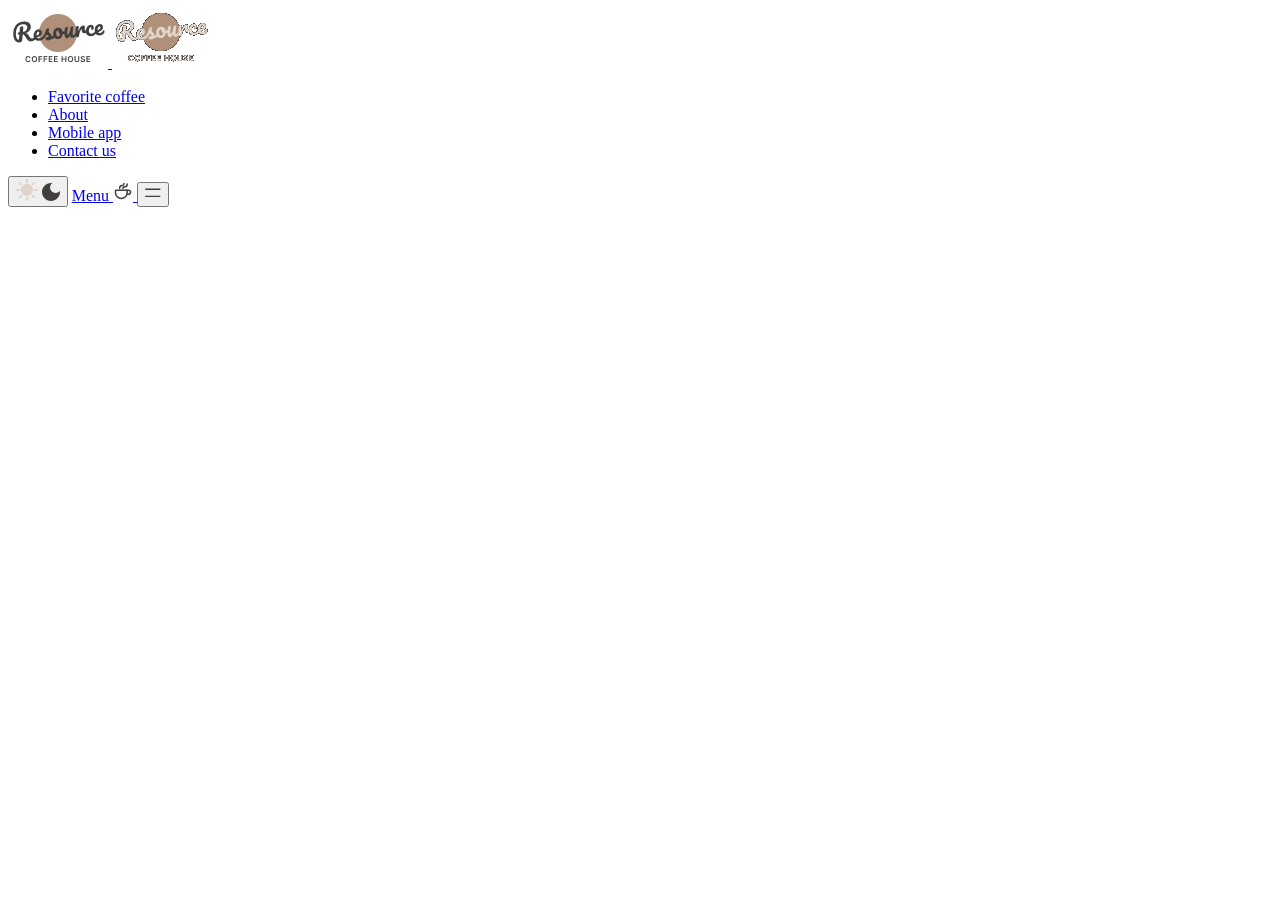
==== index.html @ 795452ef "feat: implement header section" ====
<!DOCTYPE html>
<html lang="en">
  <head>
      <meta charset="UTF-8" />
      <meta name="viewport" content="width=device-width, initial-scale=1.0">
      <title>Resource Coffee House</title>
      <link rel="icon" type="image/svg+xml" href="./assets/icons/favicon.svg">
      <link rel="preconnect" href="https://fonts.googleapis.com">
      <link rel="preconnect" href="https://fonts.gstatic.com" crossorigin>
      <link
        href="https://fonts.googleapis.com/css2?family=Inter:ital,wght@0,400;0,600;1,600&display=swap"
        rel="stylesheet"
      >
      <link rel="stylesheet" href="./css/style.css">
  </head>
  <body>
    <header class="header">
      <div class="wrapper">
        <a class="logo" href="./index.html" aria-label="Resource Coffee House home">
          <img
            class="logo-img logo-light"
            src="./assets/images/logo.png"
            alt="logo light"
            width="100"
            height="60"
          >
          <img
            class="logo-img logo-dark"
            src="./assets/images/logo-dark.png"
            alt="logo dark"
            width="100"
            height="60"
          >
        </a>

        <nav class="nav" aria-label="Main navigation">
          <ul class="nav-list">
            <li><a class="nav-link" href="#favorite-coffee">Favorite coffee</a></li>
            <li><a class="nav-link" href="#about">About</a></li>
            <li><a class="nav-link" href="#mobile-app">Mobile app</a></li>
            <li><a class="nav-link" href="#contact-us">Contact us</a></li>
          </ul>
        </nav>

        <div class="header-actions">
          <button
            class="theme-toggle"
            type="button"
            aria-label="Switch to dark theme"
            aria-pressed="false"
          >
            <span class="theme-btn theme-btn-active" data-theme="light">
              <img src="./assets/icons/sun.svg" alt="theme button light" width="22" height="22">
            </span>
            <span class="theme-btn" data-theme="dark">
              <img src="./assets/icons/moon.svg" alt="theme button dark" width="18" height="18">
            </span>
          </button>

          <a class="menu-link" href="./catalog.html">
            <span>Menu</span>
            <img
              class="icon"
              src="./assets/icons/coffee-cup.svg"
              alt="menu button"
              width="20"
              height="20"
            >
          </a>

          <button class="burger" type="button" aria-label="Open menu">
            <img
              class="icon"
              src="./assets/icons/burger-menu.svg"
              alt="burger menu button"
              width="16"
              height="16"
            >
          </button>
        </div>
      </div>
    </header>
  </body>
</html>
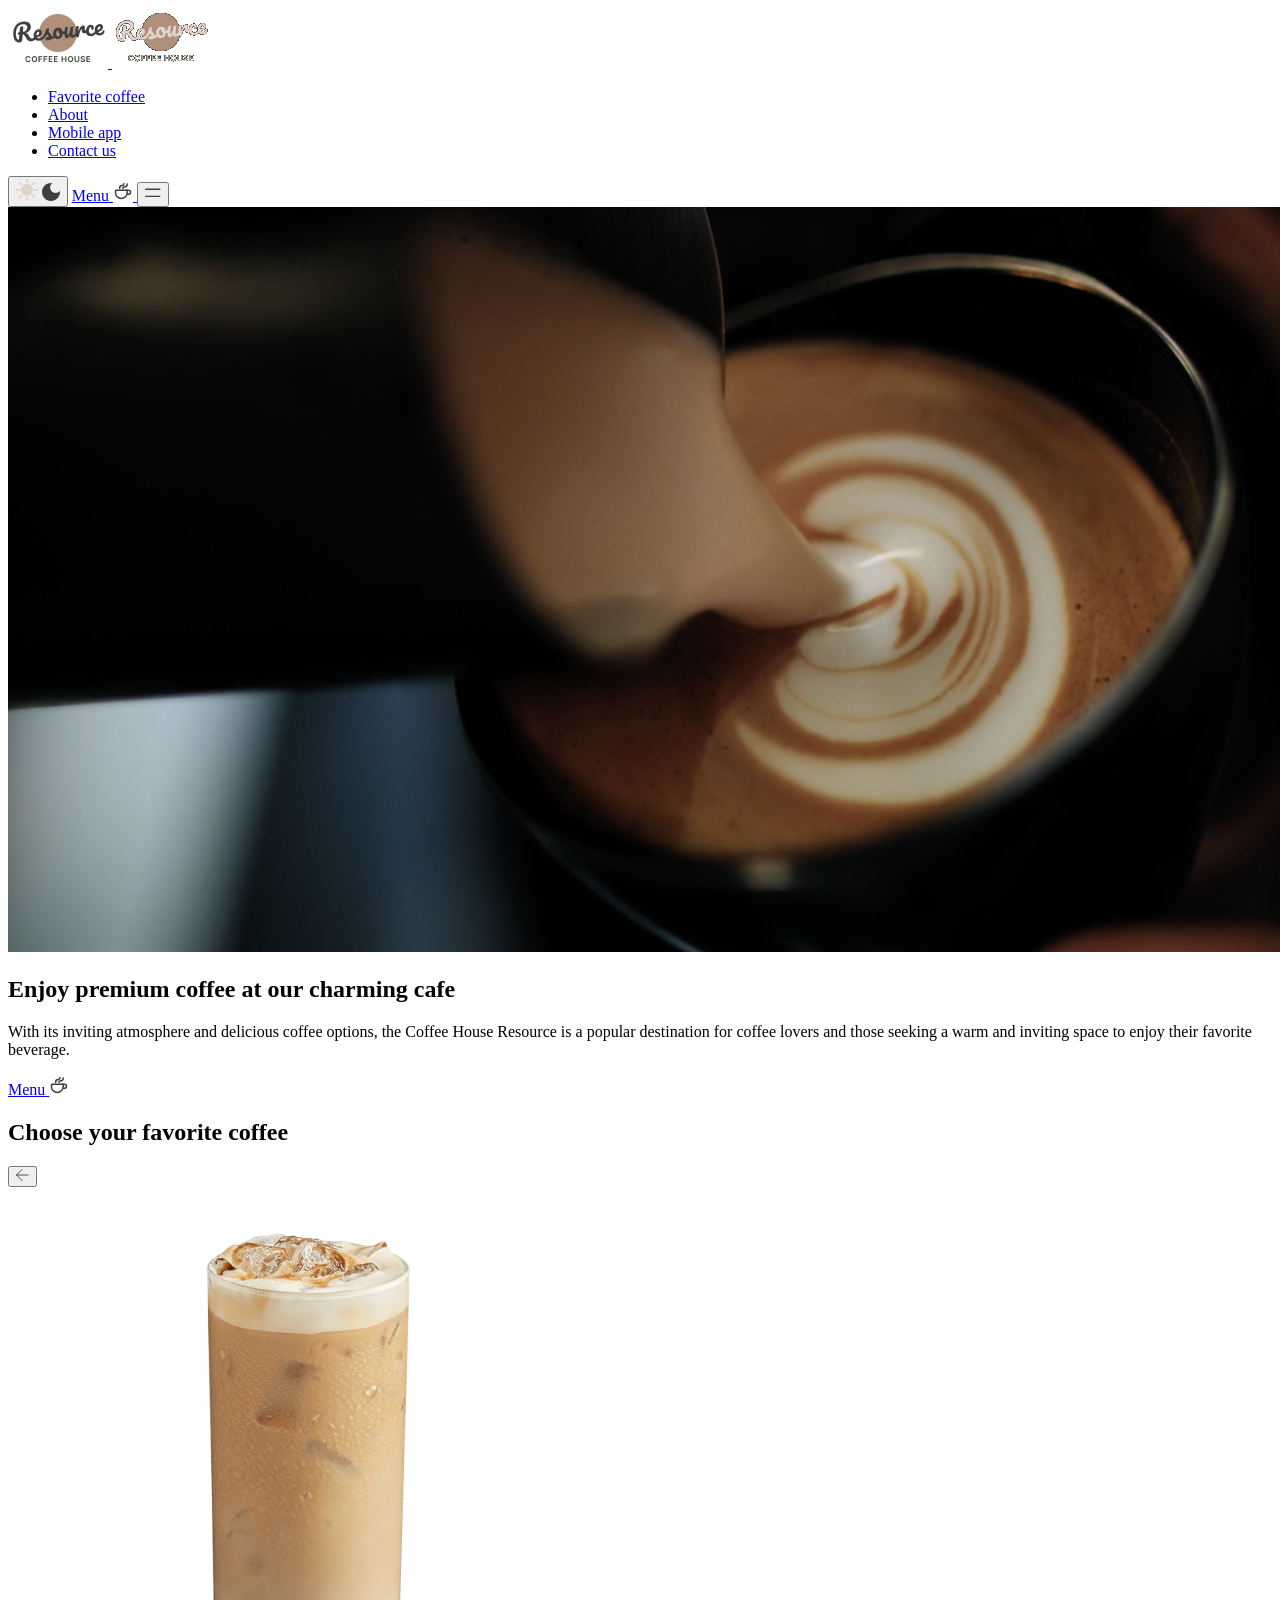
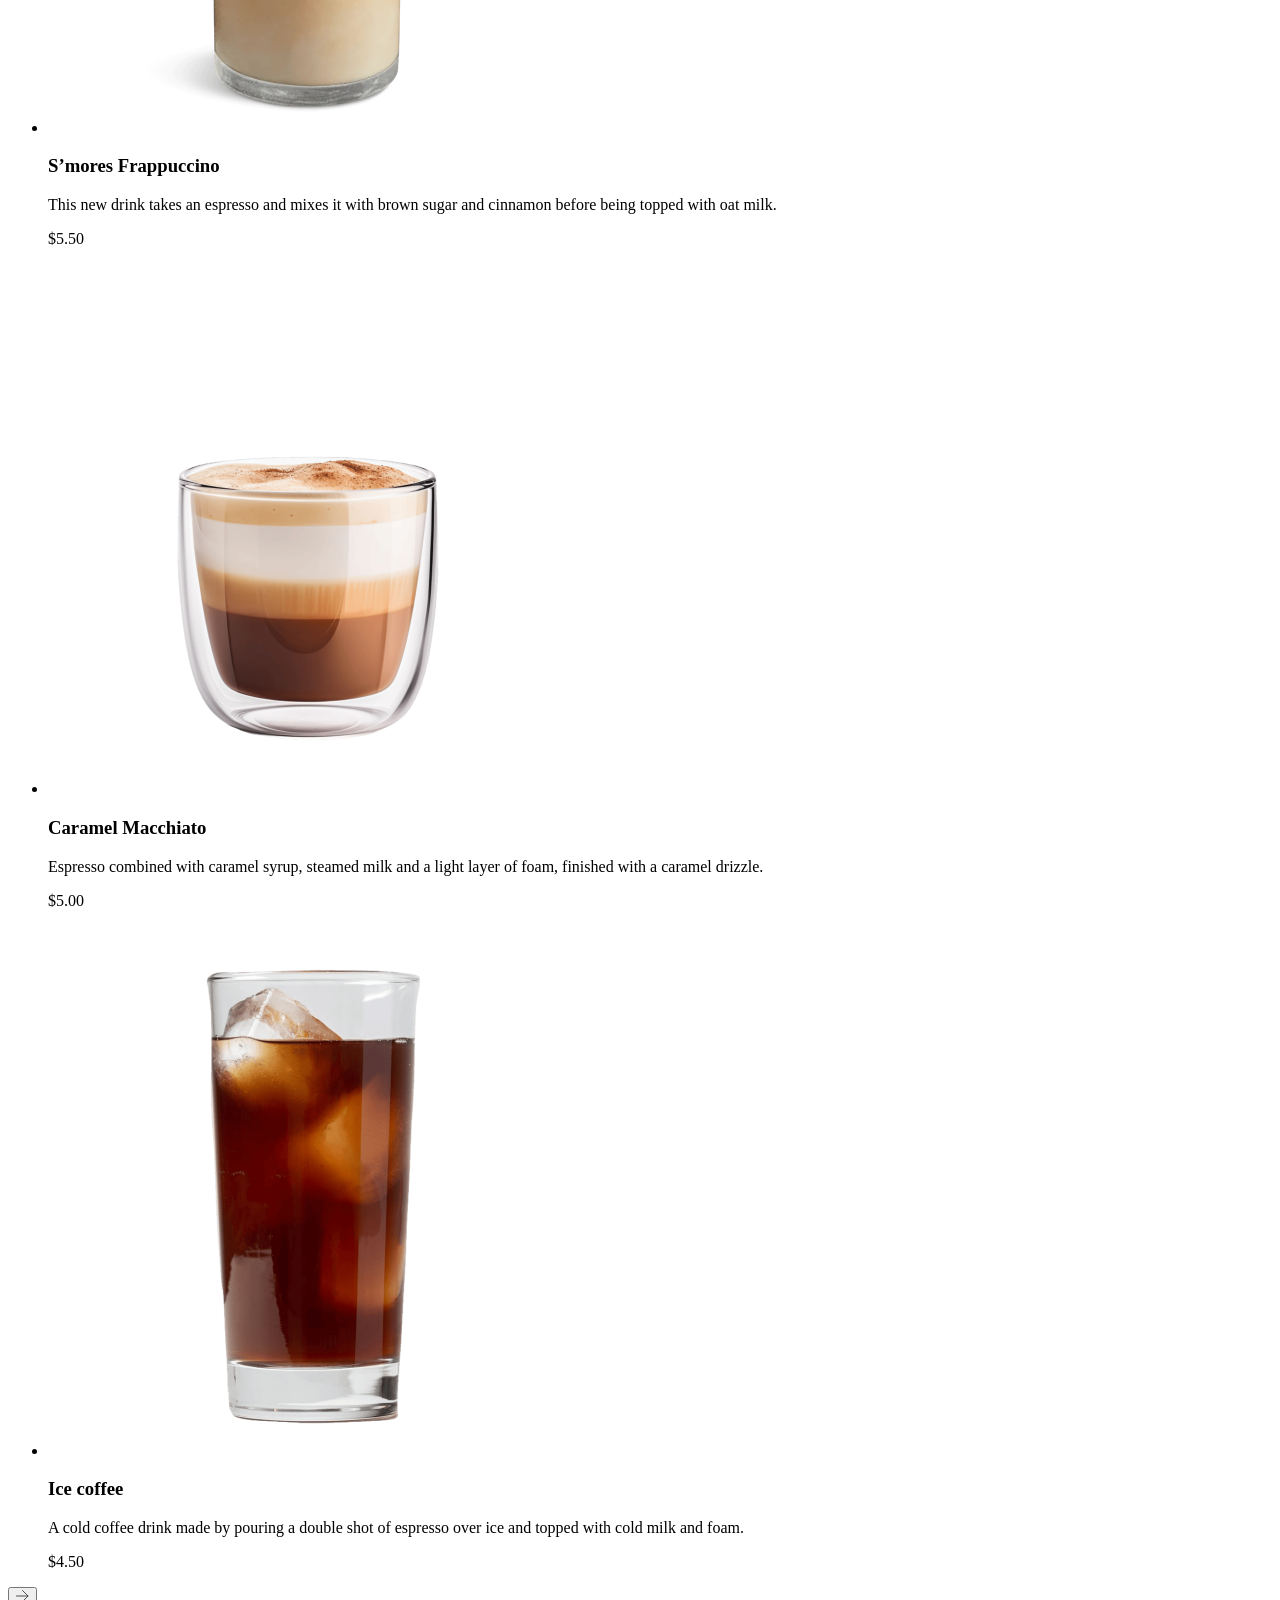
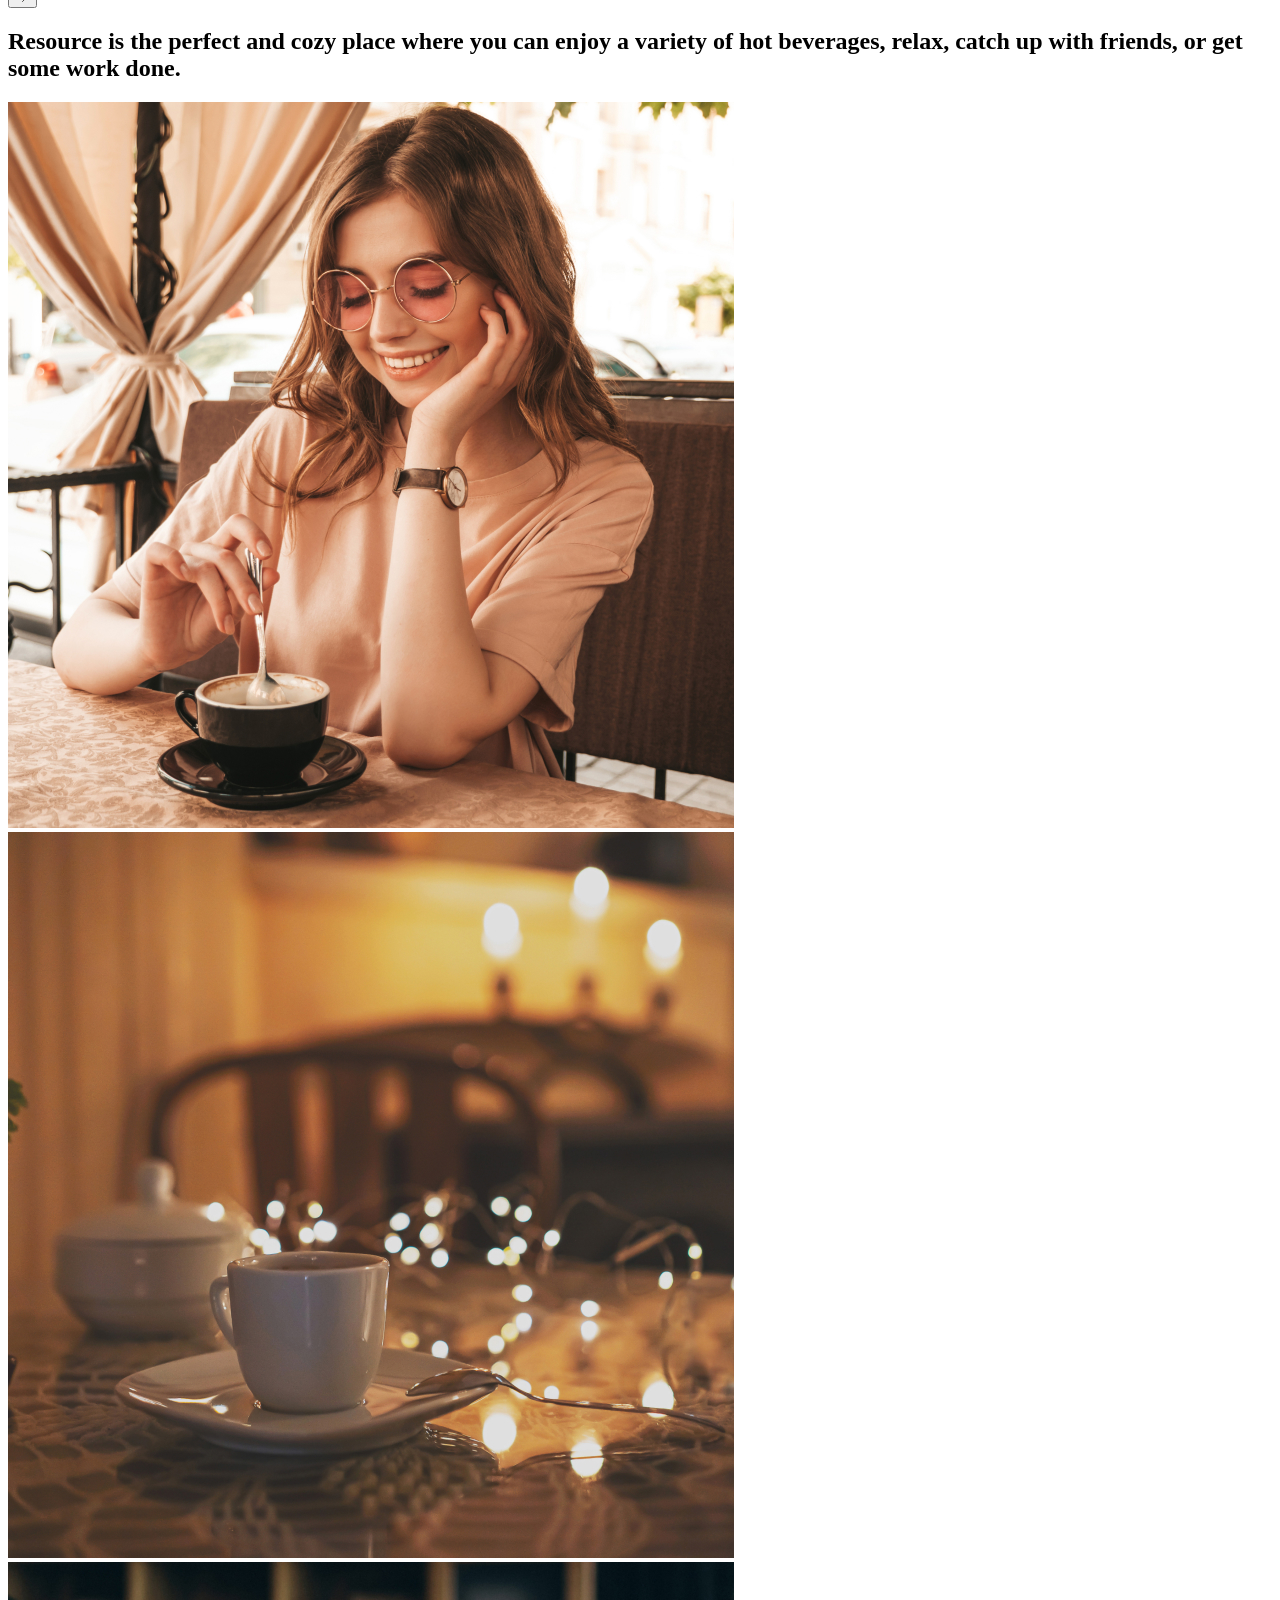
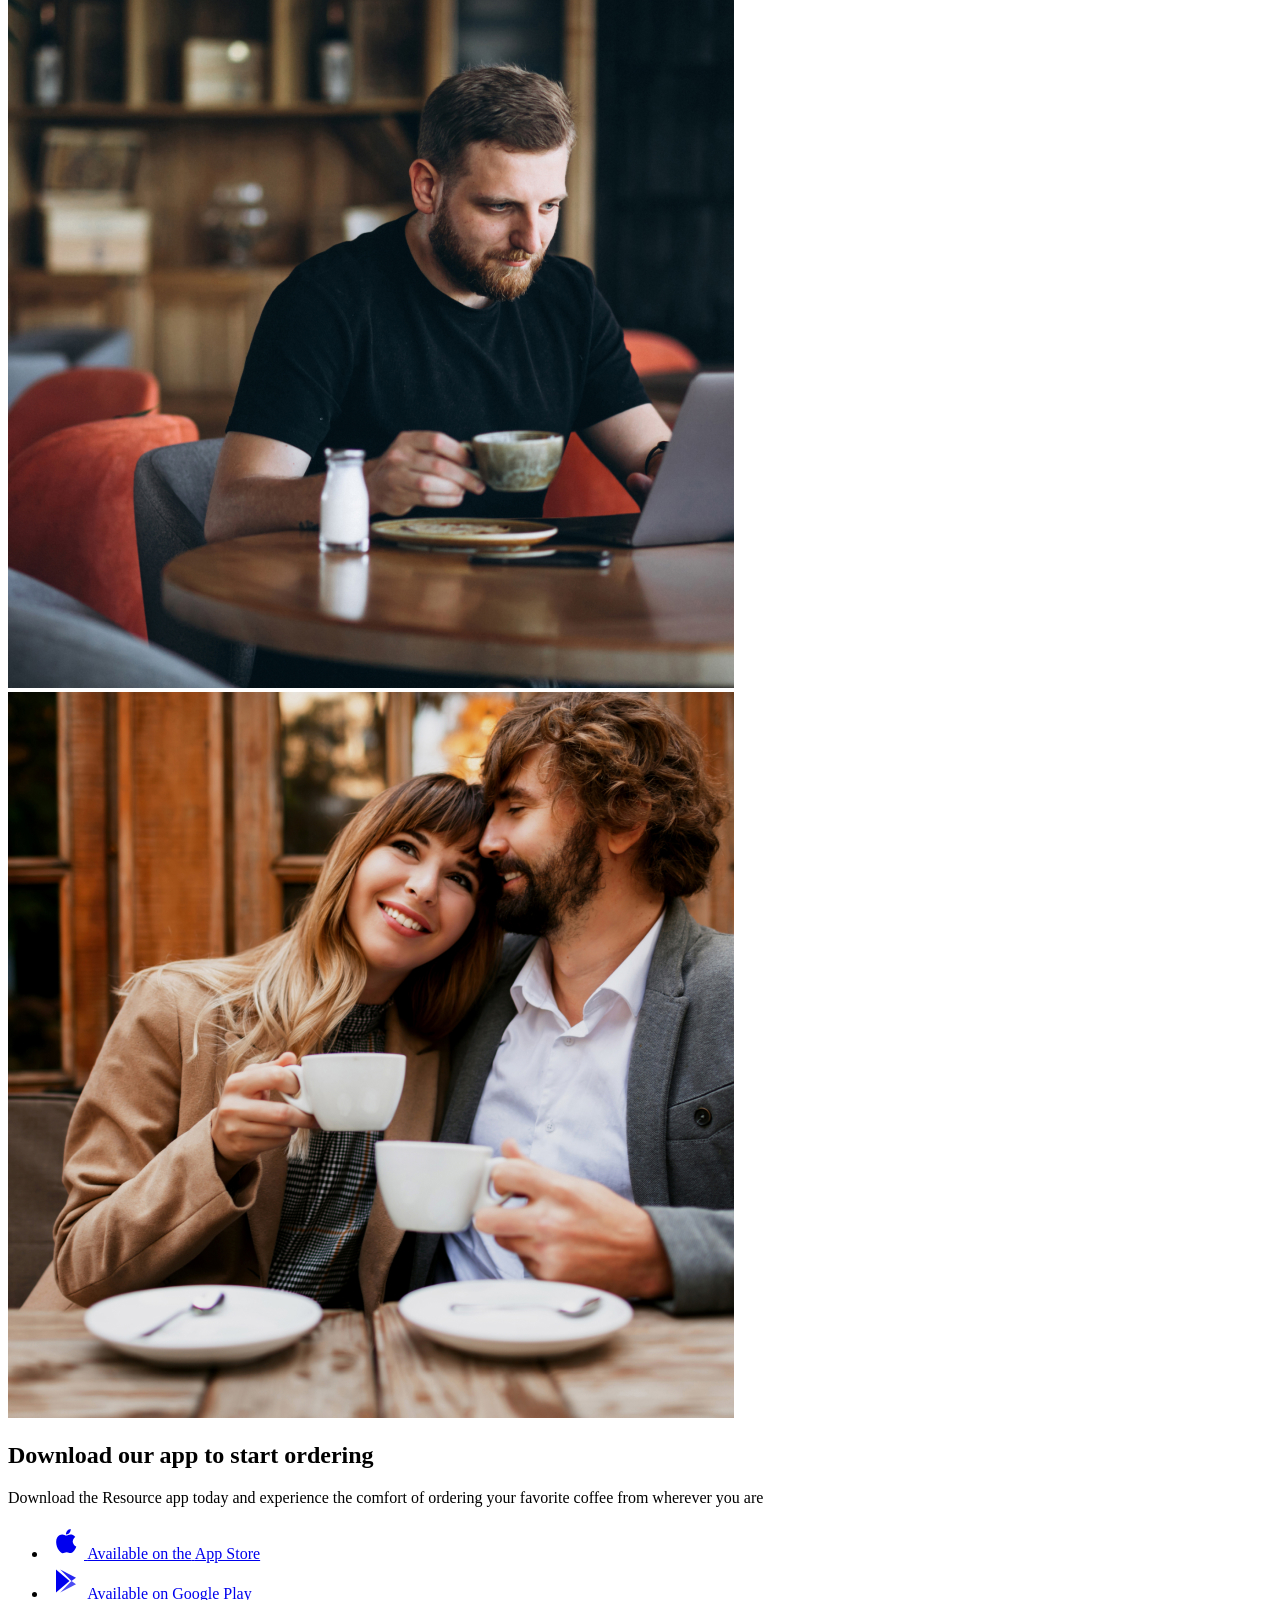
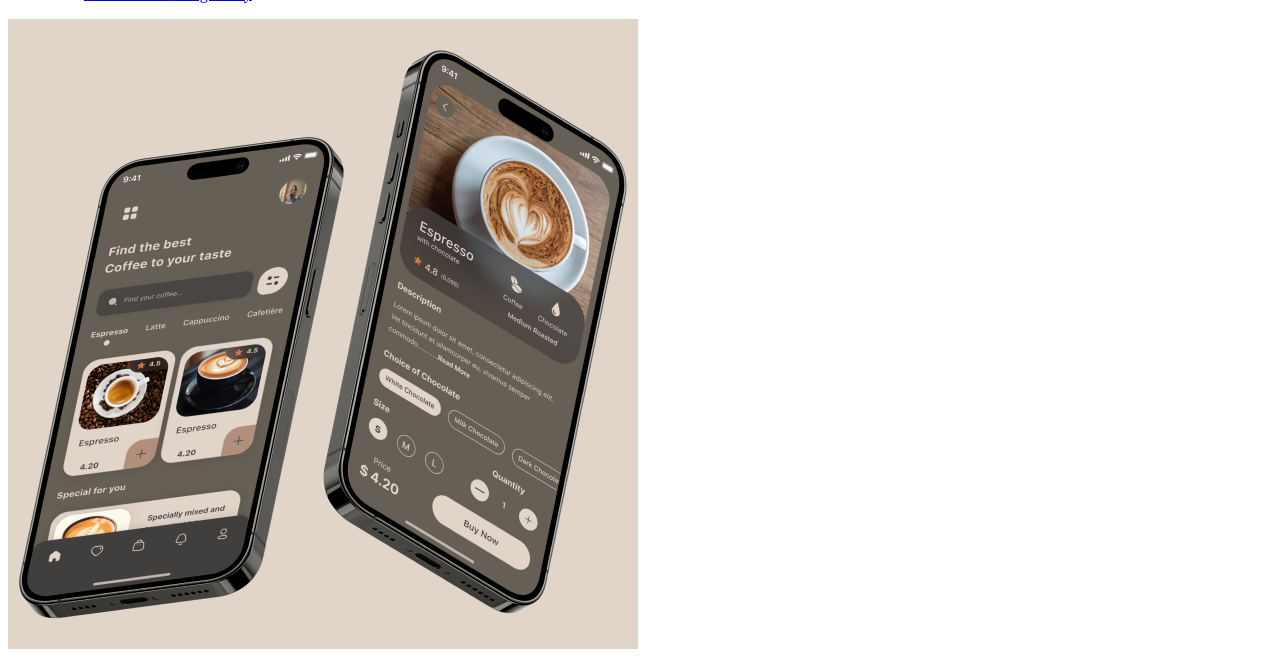
==== commit 8d0118bd: "feat: implement sections with landing info and slider" ====
--- a/index.html
+++ b/index.html
@@ -80,5 +80,213 @@
         </div>
       </div>
     </header>
+    <main>
+      <div class="wrapper">
+        <section class="hero" aria-label="Welcome">
+          <img
+            class="hero-image"
+            src="./assets/images/img-hero.jpg"
+            alt="Cozy cafe interior with coffee"
+          >
+          <div class="hero-content">
+            <h1 class="hero-heading">
+              <span class="accent">Enjoy</span> premium coffee at our charming cafe
+            </h1>
+            <p>
+              With its inviting atmosphere and delicious coffee options, the Coffee House
+              Resource is a popular destination for coffee lovers and those seeking a warm
+              and inviting space to enjoy their favorite beverage.
+            </p>
+            <a class="btn btn-light hero-btn" href="./catalog.html">
+              <span>Menu</span>
+              <img
+                class="btn-icon icon"
+                src="./assets/icons/coffee-cup.svg"
+                alt="menu button"
+                width="20"
+                height="20"
+              >
+            </a>
+          </div>
+        </section>
+
+        <section class="favorites" id="favorite-coffee">
+          <h2 class="favorites-heading">
+            Choose your <span class="accent">favorite</span> coffee
+          </h2>
+
+          <div class="slider">
+            <button class="slider-btn" type="button" aria-label="Previous slide">
+              <img
+                class="icon"
+                src="./assets/icons/arrow-left.svg"
+                alt="previous slide button"
+                width="13"
+                height="12"
+              >
+            </button>
+
+            <div class="slider-viewport">
+              <ul class="slider-track">
+                <li class="slide">
+                  <img
+                    class="slide-img"
+                    src="./assets/images/coffee-slider-1.png"
+                    alt="S’mores Frappuccino"
+                  >
+                  <h3 class="slide-heading">S’mores Frappuccino</h3>
+                  <p>
+                    This new drink takes an espresso and mixes it with brown sugar and
+                    cinnamon before being topped with oat milk.
+                  </p>
+                  <p class="slide-price">$5.50</p>
+                </li>
+                <li class="slide">
+                  <img
+                    class="slide-img"
+                    src="./assets/images/coffee-slider-2.png"
+                    alt="Caramel Macchiato"
+                  >
+                  <h3 class="slide-heading">Caramel Macchiato</h3>
+                  <p>
+                    Espresso combined with caramel syrup, steamed milk and a light layer of
+                    foam, finished with a caramel drizzle.
+                  </p>
+                  <p class="slide-price">$5.00</p>
+                </li>
+                <li class="slide">
+                  <img
+                    class="slide-img"
+                    src="./assets/images/coffee-slider-3.png"
+                    alt="Ice coffee"
+                  >
+                  <h3 class="slide-heading">Ice coffee</h3>
+                  <p>
+                    A cold coffee drink made by pouring a double shot of espresso over ice
+                    and topped with cold milk and foam.
+                  </p>
+                  <p class="slide-price">$4.50</p>
+                </li>
+              </ul>
+            </div>
+
+            <button class="slider-btn" type="button" aria-label="Next slide">
+              <img
+                class="icon"
+                src="./assets/icons/arrow-right.svg"
+                alt="next slide button"
+                width="13"
+                height="12"
+              >
+            </button>
+          </div>
+
+          <div class="slider-controls" aria-hidden="true">
+            <span class="slider-dash slider-dash-active"></span>
+            <span class="slider-dash"></span>
+            <span class="slider-dash"></span>
+          </div>
+        </section>
+
+        <section class="about" id="about">
+          <h2 class="about-heading">
+            Resource is
+            <span class="accent">the perfect and cozy place</span>
+            where you can enjoy a variety of hot beverages, relax, catch up with friends,
+            or get some work done.
+          </h2>
+          <div class="about-grid">
+            <div class="about-col">
+              <img
+                class="about-img about-img-tall"
+                src="./assets/images/about-1.jpg"
+                alt="Customers enjoying coffee in the cafe"
+              >
+              <img
+                class="about-img about-img-short"
+                src="./assets/images/about-2.jpg"
+                alt="Guest working with a laptop and a cup of coffee"
+              >
+            </div>
+            <div class="about-col">
+              <img
+                class="about-img about-img-short"
+                src="./assets/images/about-3.jpg"
+                alt="Evening atmosphere in the coffee house"
+              >
+              <img
+                class="about-img about-img-tall"
+                src="./assets/images/about-4.jpg"
+                alt="Couple sharing coffee together"
+              >
+            </div>
+          </div>
+        </section>
+
+        <section class="app" id="mobile-app">
+          <div class="app-content">
+            <h2 class="app-heading">
+              <span class="accent">Download</span> our app to start ordering
+            </h2>
+            <p>
+              Download the Resource app today and experience the comfort of ordering your
+              favorite coffee from wherever you are
+            </p>
+            <ul class="app-stores">
+              <li>
+                <a
+                  class="store-btn"
+                  href="https://www.apple.com/app-store"
+                  target="_blank"
+                  rel="noopener noreferrer"
+                >
+                  <span class="store-icon" aria-hidden="true">
+                    <svg width="36" height="36" viewBox="0 0 36 36" fill="none">
+                      <path
+                        d="M24.7 18.6c0-3.1 2.5-4.6 2.6-4.7-1.4-2.1-3.6-2.4-4.4-2.4-1.9-.2-3.6 1.1-4.6 1.1-1 0-2.4-1.1-4-1.1-2.1 0-4 1.2-5.1 3.1-2.2 3.8-.6 9.4 1.5 12.5 1.1 1.5 2.3 3.2 3.9 3.1 1.6-.1 2.2-1 4.1-1s2.5 1 4.1.9c1.7-.1 2.8-1.5 3.8-3 1.2-1.7 1.7-3.4 1.7-3.5-.1 0-3.3-1.3-3.6-5z"
+                        fill="currentColor"
+                      />
+                      <path
+                        d="M21.5 9.8c.8-1 1.4-2.4 1.2-3.8-1.2.1-2.6.8-3.4 1.8-.8.9-1.5 2.3-1.3 3.7 1.4.1 2.7-.7 3.5-1.7z"
+                        fill="currentColor"
+                      />
+                    </svg>
+                  </span>
+                  <span class="store-text">
+                    <span class="caption">Available on the</span>
+                    <span>App Store</span>
+                  </span>
+                </a>
+              </li>
+              <li>
+                <a
+                  class="store-btn"
+                  href="https://play.google.com/store"
+                  target="_blank"
+                  rel="noopener noreferrer"
+                >
+                  <span class="store-icon" aria-hidden="true">
+                    <svg width="36" height="36" viewBox="0 0 36 36" fill="none">
+                      <path d="M8 6.5v23l13.5-11.5L8 6.5z" fill="currentColor" />
+                      <path d="M23.5 18L28 21.2 12.2 29.5 23.5 18z" fill="currentColor" opacity=".7" />
+                      <path d="M23.5 18L12.2 6.5 28 14.8 23.5 18z" fill="currentColor" opacity=".85" />
+                    </svg>
+                  </span>
+                  <span class="store-text">
+                    <span class="caption">Available on</span>
+                    <span>Google Play</span>
+                  </span>
+                </a>
+              </li>
+            </ul>
+          </div>
+          <img
+            class="app-image"
+            src="./assets/images/mobile-screens.png"
+            alt="Resource mobile app screens"
+          >
+        </section>
+      </div>
+    </main>
   </body>
 </html>
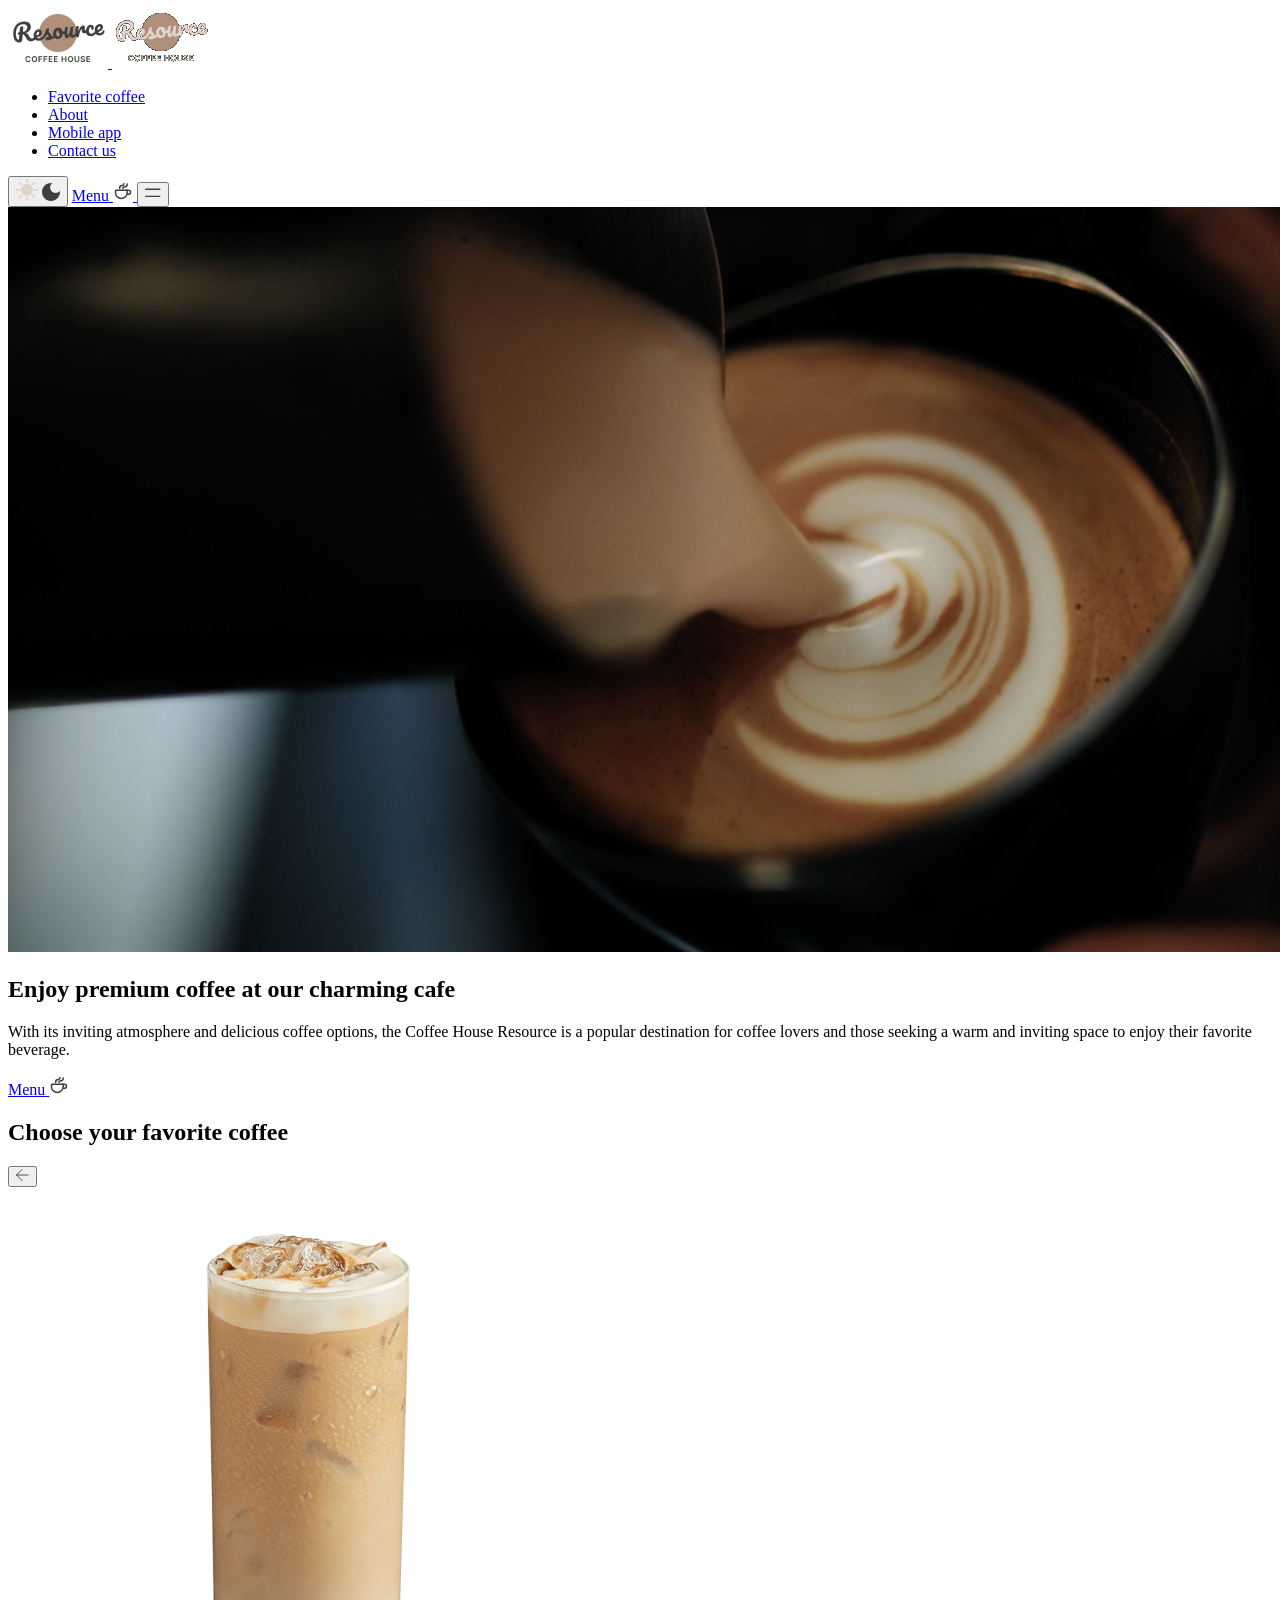
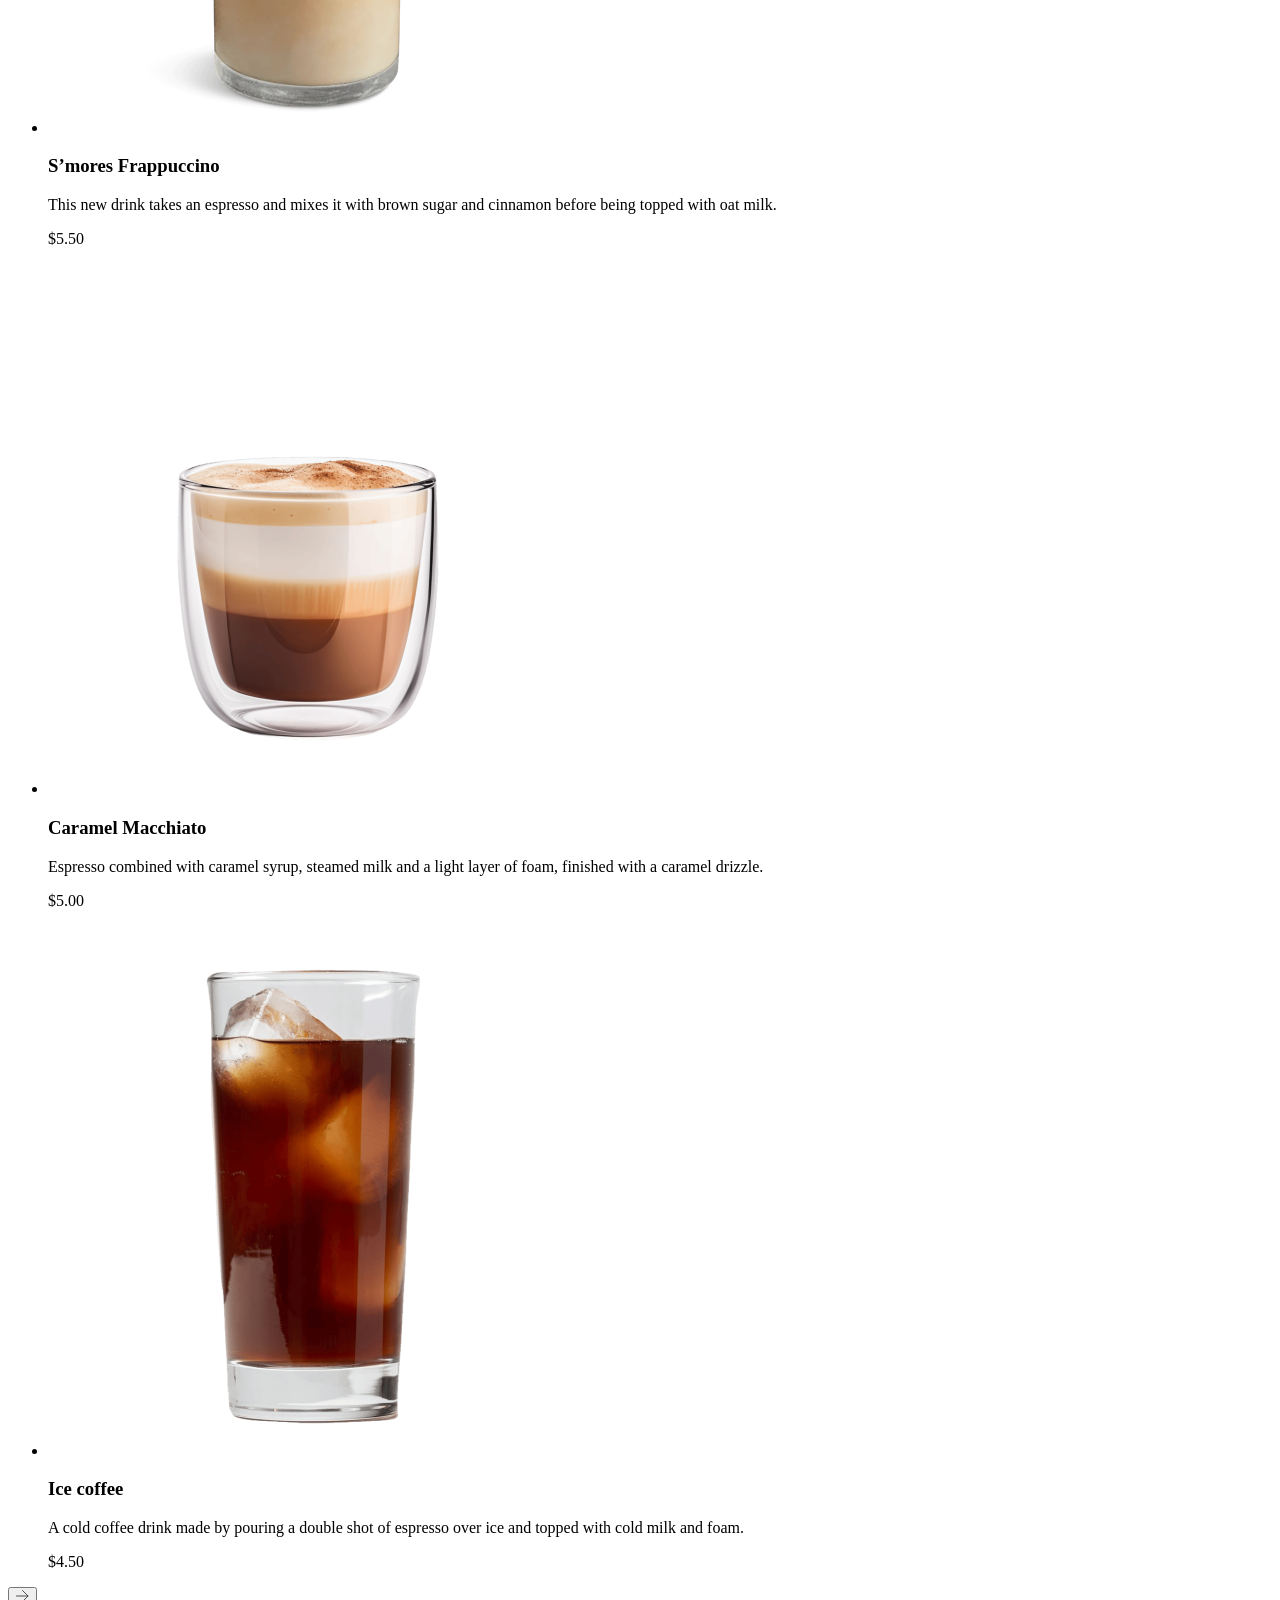
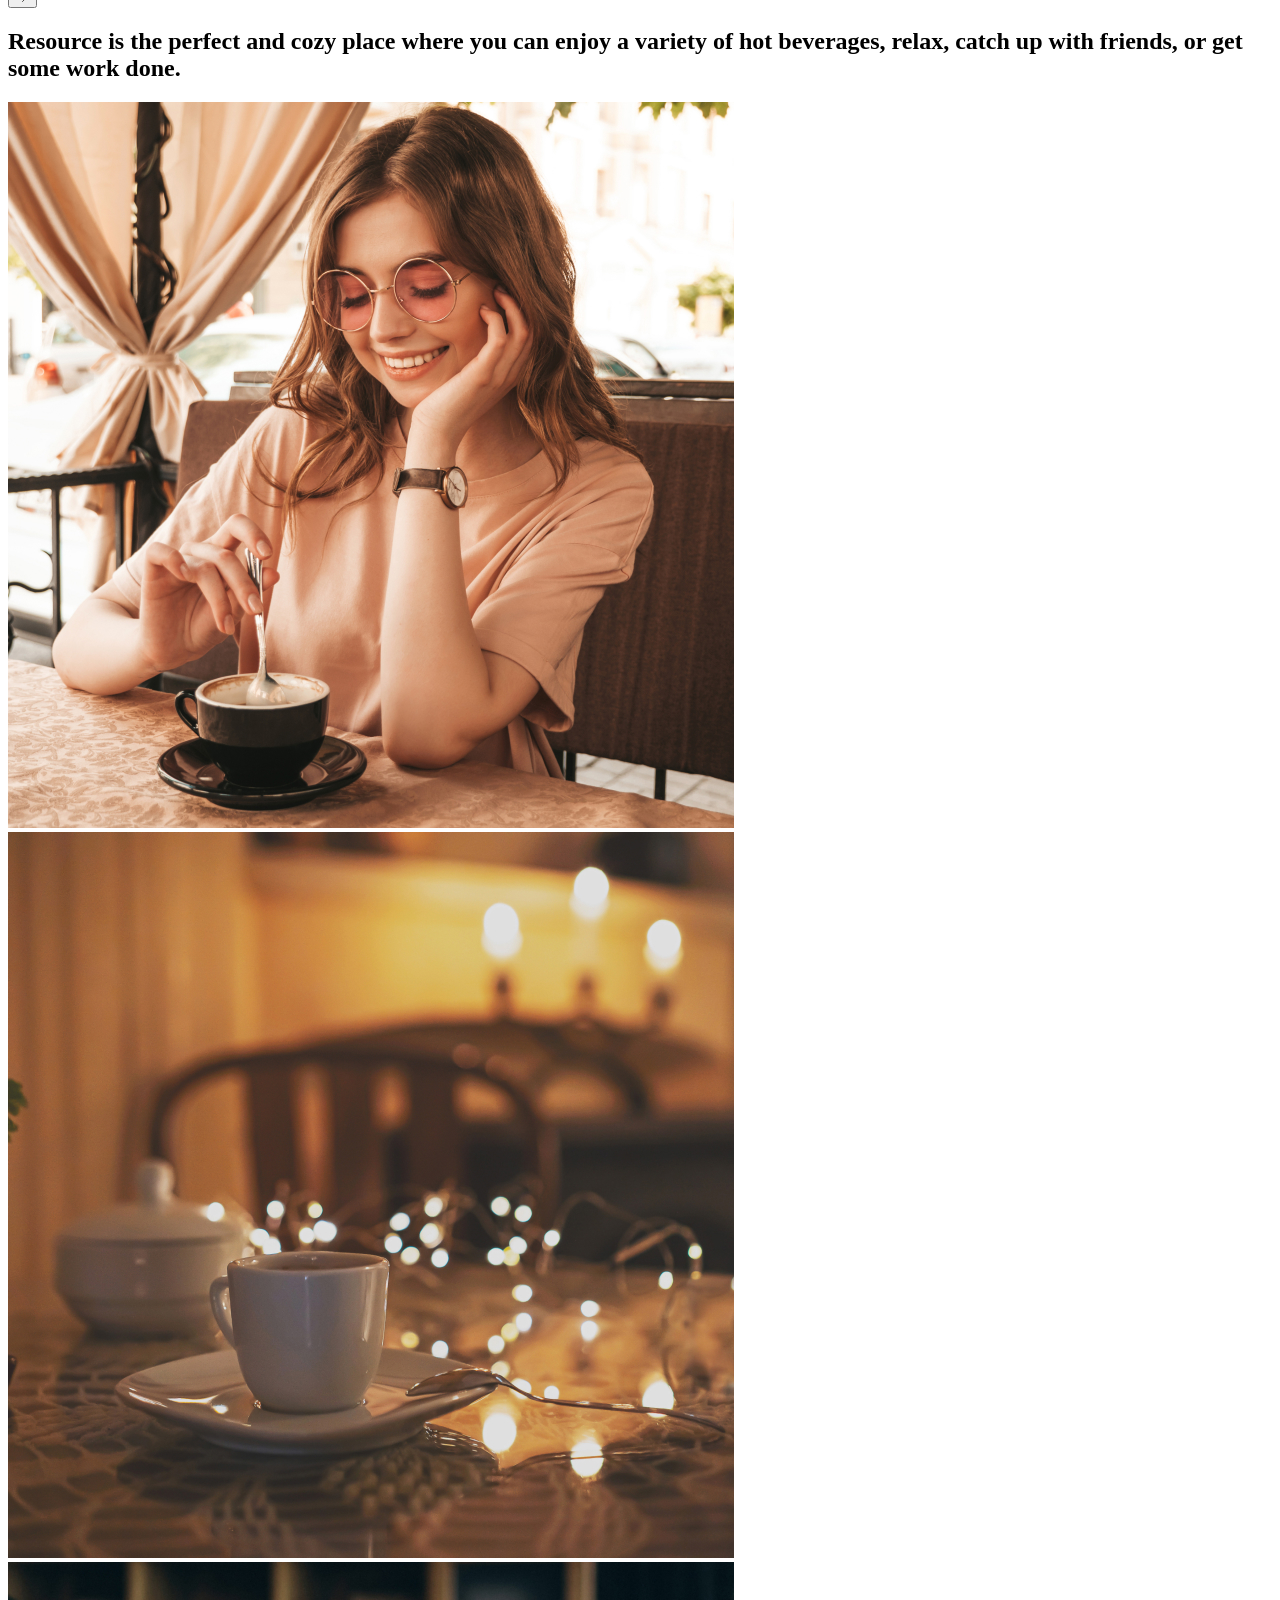
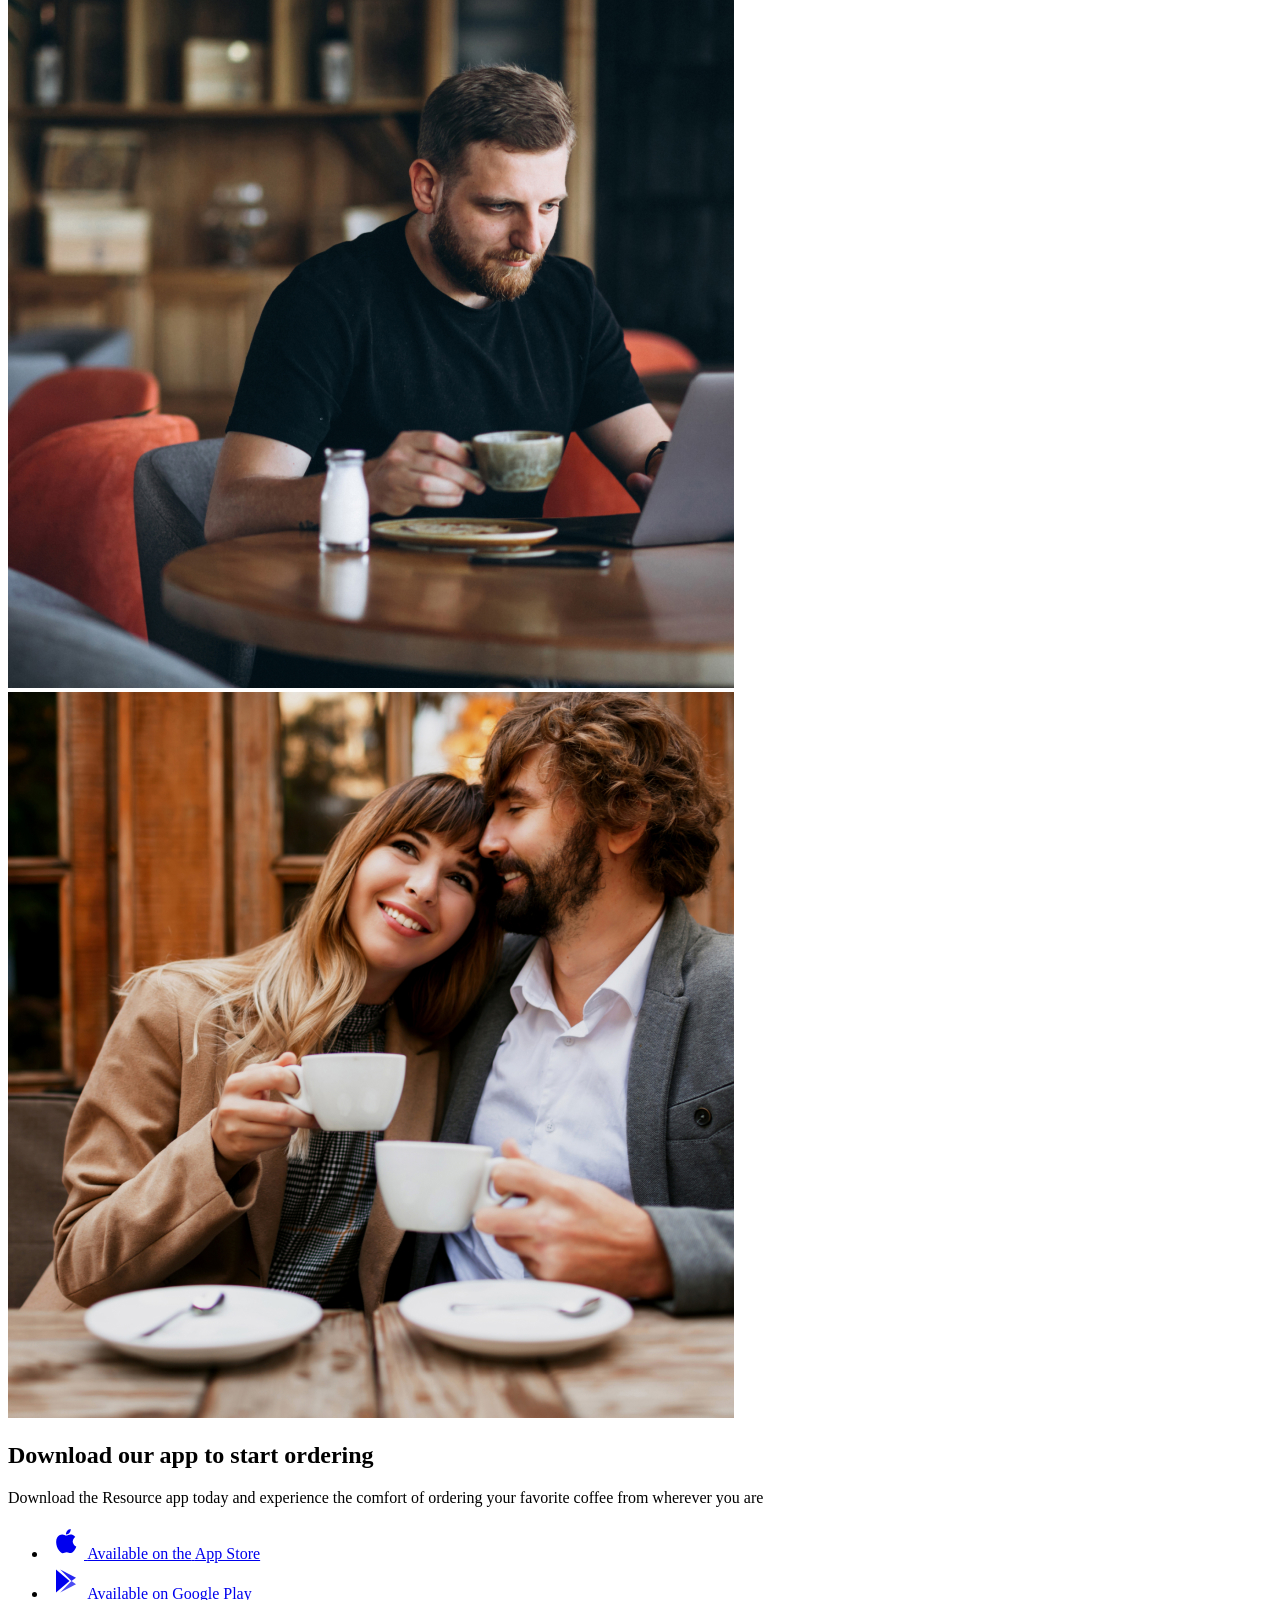
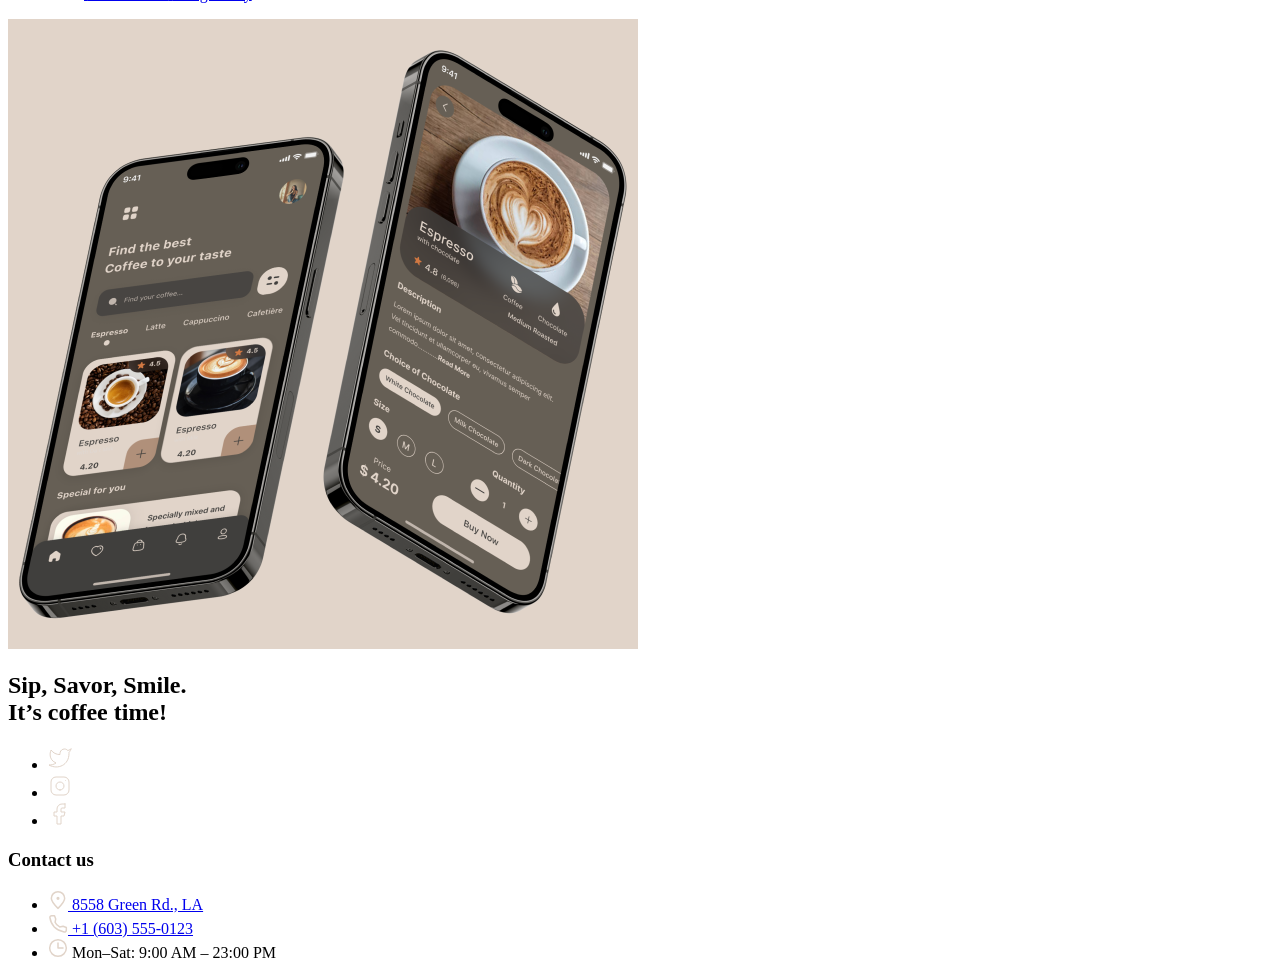
==== commit 3bff6bcd: "feat: implement footer" ====
--- a/index.html
+++ b/index.html
@@ -288,5 +288,77 @@
         </section>
       </div>
     </main>
+        <div class="wrapper">
+      <footer class="footer" id="contact-us">
+        <div class="footer-offer">
+          <h2 class="footer-heading">
+            Sip, Savor, Smile.<br />
+            <span class="accent">It’s coffee time!</span>
+          </h2>
+          <ul class="social">
+            <li>
+              <a
+                class="social-link"
+                href="https://x.com"
+                target="_blank"
+                rel="noopener noreferrer"
+                aria-label="X"
+              >
+                <img src="./assets/icons/twitter.svg" alt="" width="24" height="24" />
+              </a>
+            </li>
+            <li>
+              <a
+                class="social-link"
+                href="https://www.instagram.com"
+                target="_blank"
+                rel="noopener noreferrer"
+                aria-label="Instagram"
+              >
+                <img src="./assets/icons/instagram.svg" alt="instagram" width="24" height="24" />
+              </a>
+            </li>
+            <li>
+              <a
+                class="social-link"
+                href="https://www.facebook.com"
+                target="_blank"
+                rel="noopener noreferrer"
+                aria-label="Facebook"
+              >
+                <img src="./assets/icons/facebook.svg" alt="facebook" width="24" height="24" />
+              </a>
+            </li>
+          </ul>
+        </div>
+
+        <div class="footer-contacts">
+          <h3 class="footer-contacts-heading">Contact us</h3>
+          <ul class="contacts">
+            <li>
+              <a
+                class="contact-link"
+                href="https://maps.google.com/?q=8558+Green+Rd+LA"
+                target="_blank"
+                rel="noopener noreferrer"
+              >
+                <img src="./assets/icons/pin-alt.svg" alt="location" width="20" height="20" />
+                <span>8558 Green Rd., LA</span>
+              </a>
+            </li>
+            <li>
+              <a class="contact-link" href="tel:+16035550123">
+                <img src="./assets/icons/phone.svg" alt="phone" width="20" height="20" />
+                <span>+1 (603) 555-0123</span>
+              </a>
+            </li>
+            <li class="contact-item">
+              <img src="./assets/icons/clock.svg" alt="clock" width="20" height="20" />
+              <span>Mon–Sat: 9:00 AM – 23:00 PM</span>
+            </li>
+          </ul>
+        </div>
+      </footer>
+    </div>
   </body>
 </html>
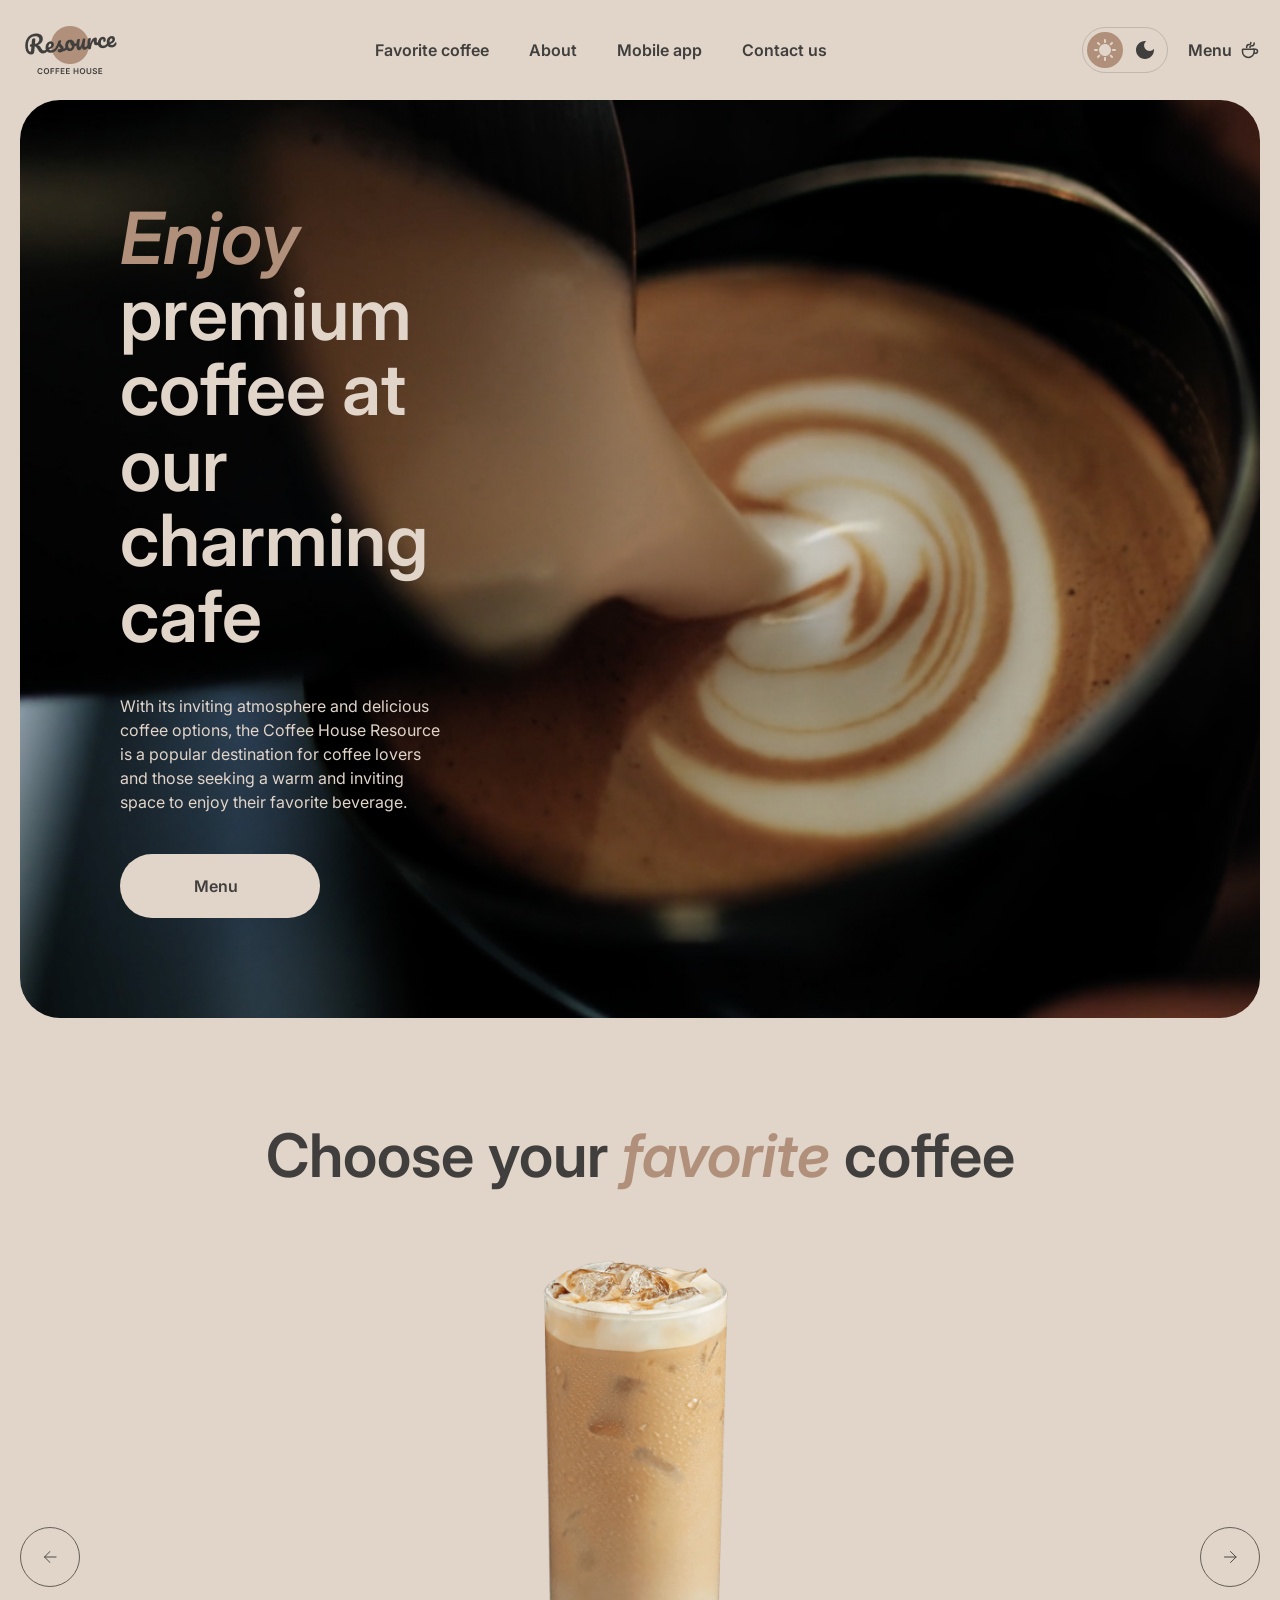
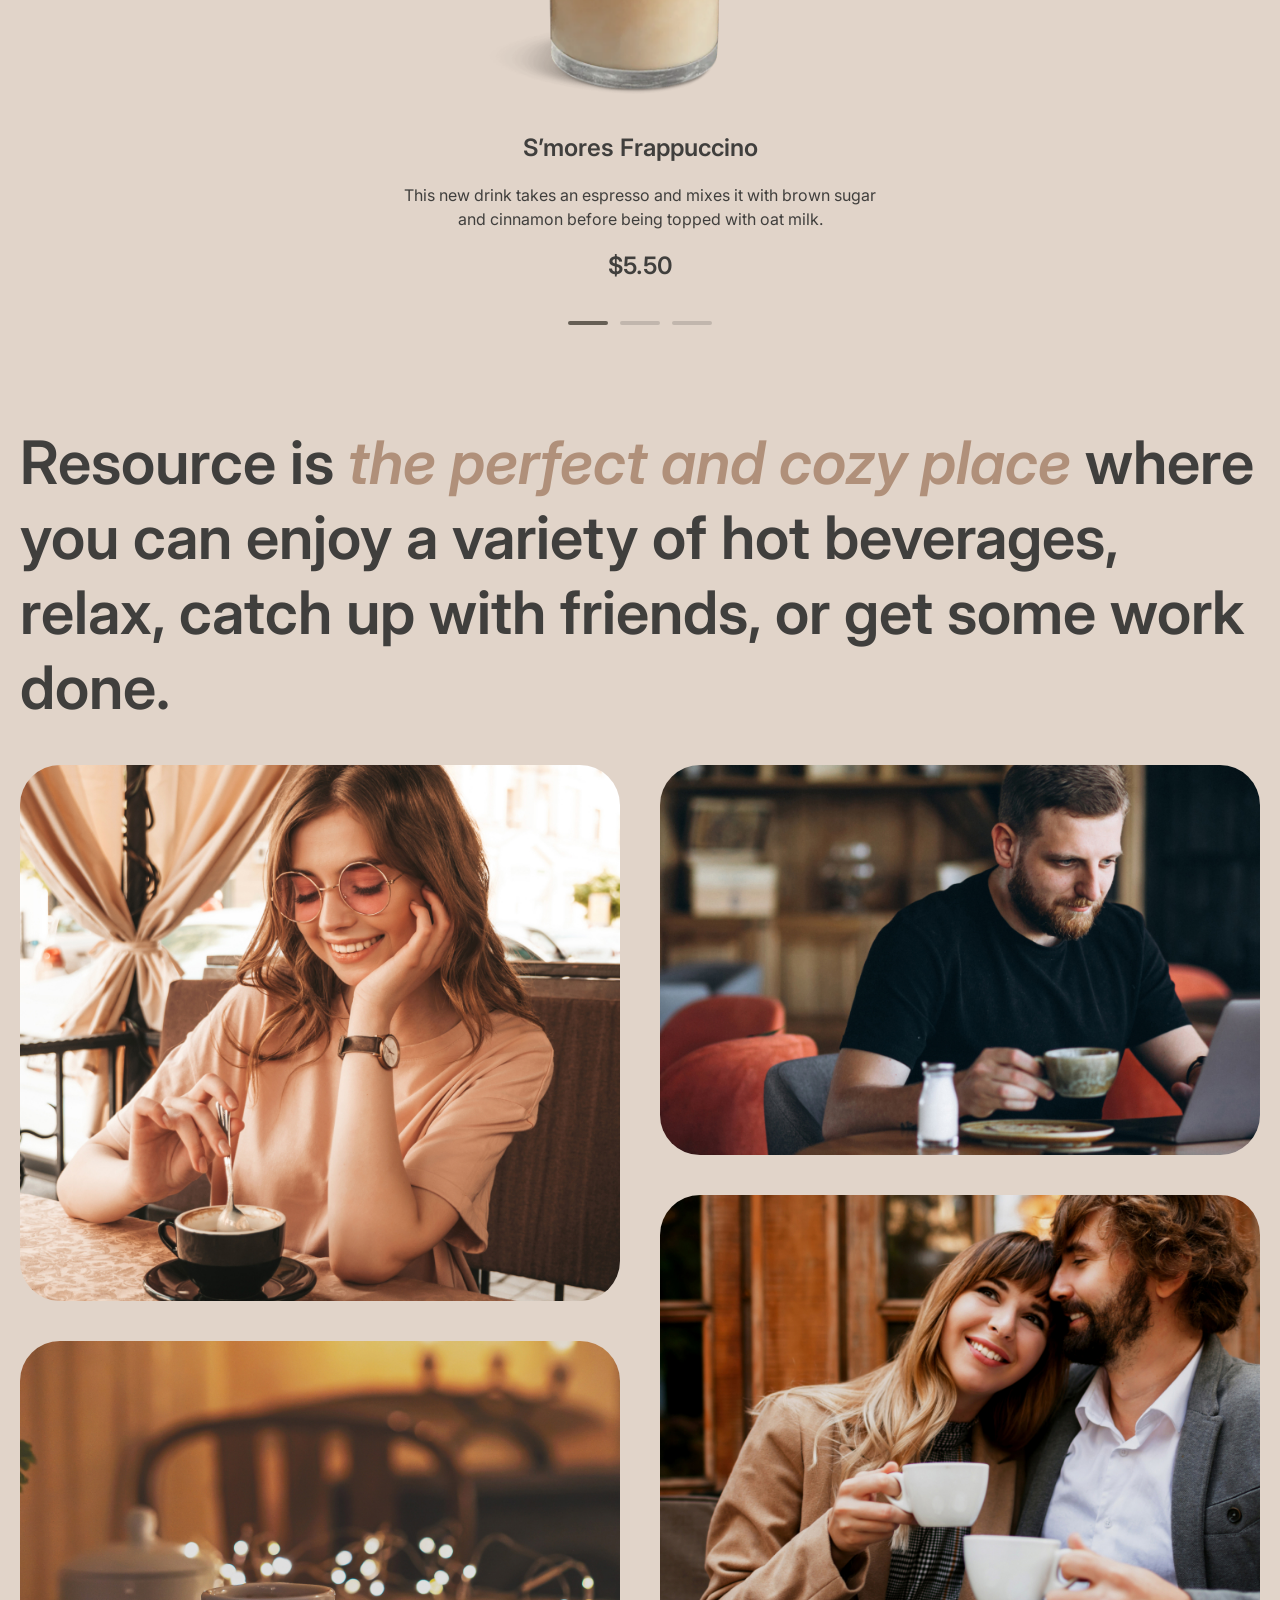
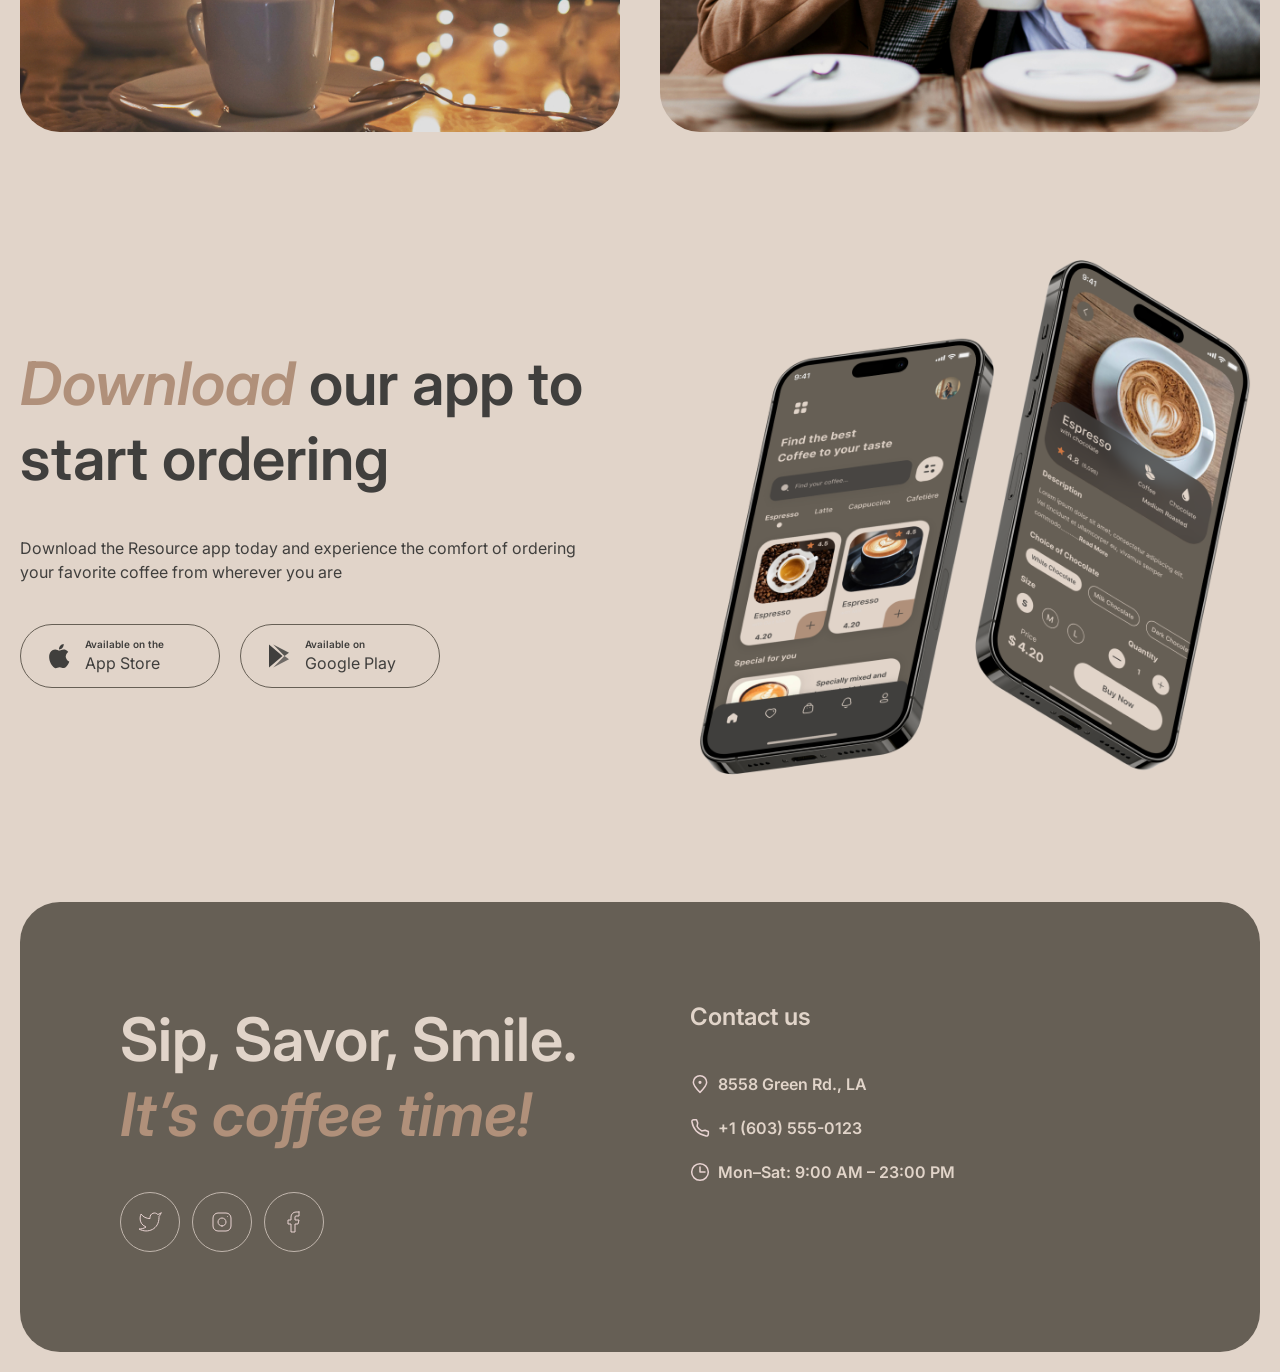
==== commit 6c6eb4d9: "feat: add implementation of theme switch" ====
--- a/index.html
+++ b/index.html
@@ -1,17 +1,26 @@
 <!DOCTYPE html>
 <html lang="en">
   <head>
-      <meta charset="UTF-8" />
-      <meta name="viewport" content="width=device-width, initial-scale=1.0">
-      <title>Resource Coffee House</title>
-      <link rel="icon" type="image/svg+xml" href="./assets/icons/favicon.svg">
-      <link rel="preconnect" href="https://fonts.googleapis.com">
-      <link rel="preconnect" href="https://fonts.gstatic.com" crossorigin>
-      <link
-        href="https://fonts.googleapis.com/css2?family=Inter:ital,wght@0,400;0,600;1,600&display=swap"
-        rel="stylesheet"
-      >
-      <link rel="stylesheet" href="./css/style.css">
+    <meta charset="UTF-8" />
+    <meta name="viewport" content="width=device-width, initial-scale=1.0">
+    <title>Resource Coffee House</title>
+    <link rel="icon" type="image/svg+xml" href="./assets/icons/favicon.svg">
+    <link rel="preconnect" href="https://fonts.googleapis.com">
+    <link rel="preconnect" href="https://fonts.gstatic.com" crossorigin>
+    <link
+      href="https://fonts.googleapis.com/css2?family=Inter:ital,wght@0,400;0,600;1,600&display=swap"
+      rel="stylesheet"
+    >
+    <link rel="stylesheet" href="./css/style.css">
+    <script>
+      let savedTheme = localStorage.getItem("coffee-house-theme");
+
+      if (savedTheme !== "dark") {
+        savedTheme = "light";
+      }
+
+      document.documentElement.setAttribute("data-theme", savedTheme);
+    </script>
   </head>
   <body>
     <header class="header">
@@ -360,5 +369,6 @@
         </div>
       </footer>
     </div>
+    <script src="./js/theme.js"></script>
   </body>
 </html>
--- a/css/style.css
+++ b/css/style.css
@@ -0,0 +1,883 @@
+:root {
+  --text: #403f3d;
+  --text-light: #e1d4c9;
+  --accent: #b0907a;
+  --bg: #e1d4c9;
+  --container: #665f55;
+  --border: #c1b6ad;
+  --border-strong: #665f55;
+  --icon: none;
+  --icon-light: brightness(0) saturate(100%) invert(91%) sepia(8%) saturate(447%)
+    hue-rotate(314deg) brightness(97%) contrast(87%);
+}
+
+html[data-theme="dark"] {
+  --text: #e1d4c9;
+  --text-light: var(--text);
+  --bg: #292826;
+  --container: #403f3d;
+  --border: #665f55;
+  --border-strong: #c1b6ad;
+  --icon: brightness(0) saturate(100%) invert(91%) sepia(8%) saturate(447%)
+    hue-rotate(314deg) brightness(97%) contrast(87%);
+  --icon-light: var(--icon);
+}
+
+* {
+  box-sizing: border-box;
+  margin: 0;
+  padding: 0;
+}
+
+html {
+  scroll-behavior: smooth;
+}
+
+body {
+  font-family: "Inter", sans-serif;
+  font-size: 16px;
+  line-height: 1.5;
+  color: var(--text);
+  background-color: var(--bg);
+  padding: 20px 0;
+}
+
+img {
+  display: block;
+  max-width: 100%;
+  height: auto;
+}
+
+ul {
+  list-style: none;
+}
+
+a {
+  color: inherit;
+  text-decoration: none;
+}
+
+button {
+  font: inherit;
+  color: inherit;
+  background: none;
+  border: none;
+  cursor: pointer;
+}
+
+.hero-heading,
+.menu-heading {
+  font-size: 72px;
+  font-weight: 600;
+  line-height: 1.05;
+}
+
+.favorites-heading,
+.about-heading,
+.app-heading,
+.footer-heading {
+  font-size: 60px;
+  font-weight: 600;
+  line-height: 1.25;
+}
+
+.slide-heading,
+.slide-price,
+.card-heading,
+.card-price,
+.footer-contacts-heading {
+  font-size: 24px;
+  font-weight: 600;
+  line-height: 1.25;
+}
+
+.accent {
+  color: var(--accent);
+  font-style: italic;
+}
+
+.caption {
+  display: block;
+  font-size: 10px;
+  font-weight: 600;
+  line-height: 1.4;
+}
+
+.wrapper {
+  max-width: 1440px;
+  margin: 0 auto;
+  padding: 0 20px;
+}
+
+.header {
+  margin-bottom: 20px;
+}
+
+.header > .wrapper {
+  display: flex;
+  align-items: center;
+  gap: 40px;
+  min-height: 60px;
+}
+
+.logo {
+  position: relative;
+  display: block;
+  width: 100px;
+  height: 60px;
+  flex-shrink: 0;
+}
+
+.logo-img {
+  width: 100px;
+  height: 60px;
+  object-fit: contain;
+}
+
+.logo-dark {
+  display: none;
+}
+
+html[data-theme="dark"] .logo-light {
+  display: none;
+}
+
+html[data-theme="dark"] .logo-dark {
+  display: block;
+}
+
+.icon {
+  filter: var(--icon);
+}
+
+.nav {
+  flex: 1;
+}
+
+.nav-list {
+  display: flex;
+  justify-content: center;
+  flex-wrap: wrap;
+  gap: 8px 40px;
+}
+
+.nav-link,
+.menu-link {
+  display: inline-flex;
+  align-items: center;
+  gap: 8px;
+  padding: 8px 0;
+  font-weight: 600;
+  position: relative;
+}
+
+.nav-link::after,
+.menu-link::after {
+  content: "";
+  position: absolute;
+  left: 0;
+  bottom: 0;
+  width: 100%;
+  height: 2px;
+  background-color: var(--text);
+  transform: scaleX(0);
+  transition: transform 0.3s ease;
+}
+
+.nav-link:hover::after,
+.menu-link:hover::after,
+.menu-link-active::after {
+  transform: scaleX(1);
+}
+
+.header-actions {
+  display: flex;
+  align-items: center;
+  gap: 20px;
+  flex-shrink: 0;
+}
+
+.theme-toggle {
+  display: flex;
+  align-items: center;
+  gap: 4px;
+  padding: 4px;
+  border: 1px solid var(--border);
+  border-radius: 100px;
+  cursor: pointer;
+}
+
+.theme-btn {
+  display: flex;
+  align-items: center;
+  justify-content: center;
+  width: 36px;
+  height: 36px;
+  border-radius: 100px;
+}
+
+.theme-btn img {
+  filter: var(--icon);
+}
+
+.theme-btn-active {
+  background-color: var(--accent);
+}
+
+.theme-btn-active img {
+  filter: none;
+}
+
+.theme-toggle:hover .theme-btn:not(.theme-btn-active) {
+  background-color: var(--container);
+}
+
+.theme-toggle:hover .theme-btn:not(.theme-btn-active) img {
+  filter: var(--icon-light);
+}
+
+.burger {
+  display: none;
+  width: 44px;
+  height: 44px;
+  align-items: center;
+  justify-content: center;
+  border: 1px solid var(--border-strong);
+  border-radius: 100px;
+}
+
+.burger:hover {
+  background-color: var(--container);
+}
+
+.burger:hover .icon {
+  filter: var(--icon-light);
+}
+
+.btn {
+  display: inline-flex;
+  align-items: center;
+  justify-content: center;
+  gap: 8px;
+  padding: 20px 78px;
+  font-weight: 600;
+  border-radius: 100px;
+  transition: background-color 0.3s ease, color 0.3s ease;
+}
+
+.btn-light {
+  color: var(--text);
+  background-color: var(--bg);
+}
+
+.btn-icon {
+  width: 0;
+  opacity: 0;
+  overflow: hidden;
+  transition: width 0.3s ease, opacity 0.3s ease;
+}
+
+.btn-light:hover .btn-icon {
+  width: 20px;
+  opacity: 1;
+}
+
+html[data-theme="dark"] .btn-light .btn-icon {
+  filter: var(--icon);
+}
+
+.hero {
+  position: relative;
+  min-height: 644px;
+  margin-bottom: 100px;
+  border-radius: 40px;
+  overflow: hidden;
+  color: var(--text-light);
+}
+
+.hero-image {
+  position: absolute;
+  top: 0;
+  left: 0;
+  width: 100%;
+  height: 100%;
+  object-fit: cover;
+}
+
+.hero-content {
+  position: relative;
+  z-index: 1;
+  display: flex;
+  flex-direction: column;
+  justify-content: flex-end;
+  gap: 40px;
+  max-width: 530px;
+  min-height: 644px;
+  padding: 100px;
+}
+
+.hero-btn {
+  align-self: flex-start;
+  max-width: 200px;
+}
+
+.favorites,
+.about,
+.app,
+.menu {
+  margin-bottom: 100px;
+}
+
+.favorites-heading {
+  text-align: center;
+  margin-bottom: 40px;
+}
+
+.slider {
+  display: grid;
+  grid-template-columns: 60px 1fr 60px;
+  align-items: center;
+  gap: 40px;
+  margin-bottom: 40px;
+}
+
+.slider-btn {
+  display: flex;
+  align-items: center;
+  justify-content: center;
+  width: 60px;
+  height: 60px;
+  border: 1px solid var(--border-strong);
+  border-radius: 100px;
+  transition: background-color 0.3s ease;
+}
+
+.slider-btn:hover {
+  background-color: var(--container);
+  border-color: var(--container);
+}
+
+.slider-btn:hover .icon {
+  filter: var(--icon-light);
+}
+
+.slider-viewport {
+  overflow: hidden;
+}
+
+.slider-track {
+  display: flex;
+}
+
+.slide {
+  display: none;
+  flex-direction: column;
+  align-items: center;
+  gap: 20px;
+  max-width: 480px;
+  margin: 0 auto;
+  text-align: center;
+}
+
+.slide:first-child {
+  display: flex;
+}
+
+.slide-img {
+  width: 100%;
+  max-width: 480px;
+  aspect-ratio: 1;
+  object-fit: contain;
+}
+
+.slider-controls {
+  display: flex;
+  justify-content: center;
+  gap: 12px;
+}
+
+.slider-dash {
+  width: 40px;
+  height: 4px;
+  border-radius: 2px;
+  background-color: var(--border);
+}
+
+.slider-dash-active {
+  background-color: var(--container);
+}
+
+.about-heading {
+  margin-bottom: 40px;
+}
+
+.about-grid {
+  display: grid;
+  grid-template-columns: 1fr 1fr;
+  gap: 40px;
+}
+
+.about-col {
+  display: flex;
+  flex-direction: column;
+  gap: 40px;
+}
+
+.about-img {
+  width: 100%;
+  border-radius: 40px;
+  object-fit: cover;
+}
+
+.about-img-tall {
+  aspect-ratio: 660 / 590;
+}
+
+.about-img-short {
+  aspect-ratio: 660 / 430;
+}
+
+.app {
+  display: grid;
+  grid-template-columns: 1fr 1fr;
+  gap: 100px;
+  align-items: center;
+}
+
+.app-content {
+  display: flex;
+  flex-direction: column;
+  gap: 40px;
+}
+
+.app-stores {
+  display: flex;
+  flex-wrap: wrap;
+  gap: 20px;
+}
+
+.store-btn {
+  display: flex;
+  align-items: center;
+  gap: 8px;
+  min-width: 200px;
+  padding: 12px 20px;
+  border: 1px solid var(--border-strong);
+  border-radius: 100px;
+  transition: background-color 0.3s ease, color 0.3s ease;
+}
+
+.store-btn:hover {
+  color: var(--text-light);
+  background-color: var(--container);
+  border-color: var(--container);
+}
+
+.store-icon {
+  display: flex;
+  align-items: center;
+  justify-content: center;
+  width: 36px;
+  height: 36px;
+  flex-shrink: 0;
+}
+
+.app-image {
+  width: 100%;
+  aspect-ratio: 1;
+  object-fit: contain;
+}
+
+.footer {
+  display: grid;
+  grid-template-columns: 1fr 1fr;
+  gap: 100px;
+  padding: 100px;
+  color: var(--text-light);
+  background-color: var(--container);
+  border-radius: 40px;
+}
+
+.footer-offer {
+  display: flex;
+  flex-direction: column;
+  gap: 40px;
+}
+
+.social {
+  display: flex;
+  gap: 12px;
+}
+
+.social-link {
+  display: flex;
+  align-items: center;
+  justify-content: center;
+  width: 60px;
+  height: 60px;
+  border: 1px solid var(--border);
+  border-radius: 100px;
+  transition: background-color 0.3s ease;
+}
+
+.social-link img {
+  filter: var(--icon-light);
+}
+
+.social-link:hover {
+  background-color: var(--bg);
+  border-color: var(--bg);
+}
+
+.social-link:hover img {
+  filter: brightness(0) saturate(100%) invert(24%) sepia(6%) saturate(404%)
+    hue-rotate(358deg) brightness(95%) contrast(89%);
+}
+
+html[data-theme="dark"] .social-link:hover img {
+  filter: var(--icon);
+}
+
+.footer-contacts-heading {
+  margin-bottom: 40px;
+}
+
+.contacts {
+  display: flex;
+  flex-direction: column;
+  gap: 16px;
+}
+
+.contact-link,
+.contact-item {
+  display: inline-flex;
+  align-items: center;
+  gap: 8px;
+  font-weight: 600;
+  width: fit-content;
+  position: relative;
+}
+
+.contact-link img,
+.contact-item img {
+  filter: var(--icon-light);
+  flex-shrink: 0;
+}
+
+.contact-link::after {
+  content: "";
+  position: absolute;
+  left: 0;
+  bottom: -2px;
+  width: 100%;
+  height: 2px;
+  background-color: var(--text-light);
+  transform: scaleX(0);
+  transition: transform 0.3s ease;
+}
+
+.contact-link:hover::after {
+  transform: scaleX(1);
+}
+
+.menu-heading {
+  max-width: 800px;
+  margin: 0 auto 40px;
+  text-align: center;
+}
+
+.tabs {
+  display: flex;
+  justify-content: center;
+  flex-wrap: wrap;
+  gap: 16px;
+  margin-bottom: 40px;
+}
+
+.tab {
+  display: inline-flex;
+  align-items: center;
+  gap: 8px;
+  padding: 8px 16px 8px 8px;
+  font-weight: 600;
+  border: 1px solid var(--border);
+  border-radius: 100px;
+  transition: background-color 0.3s ease, color 0.3s ease;
+}
+
+.tab-icon {
+  display: flex;
+  align-items: center;
+  justify-content: center;
+  width: 30px;
+  height: 30px;
+  overflow: hidden;
+  background-color: var(--border);
+  border-radius: 100px;
+}
+
+.tab-icon img {
+  width: 16px;
+  height: 16px;
+  object-fit: contain;
+}
+
+.tab:hover,
+.tab-active {
+  color: var(--text-light);
+  background-color: var(--container);
+  border-color: var(--container);
+}
+
+.tab:hover .tab-icon,
+.tab-active .tab-icon {
+  background-color: var(--bg);
+}
+
+.tab:hover .tab-icon .icon,
+.tab-active .tab-icon .icon {
+  filter: none;
+}
+
+.tab-icon svg {
+  display: block;
+}
+
+html[data-theme="dark"] .tab-icon svg path {
+  stroke: #e1d4c9;
+}
+
+html[data-theme="dark"] .tab:hover .tab-icon svg path,
+html[data-theme="dark"] .tab-active .tab-icon svg path {
+  stroke: #403f3d;
+}
+
+.products {
+  display: grid;
+  grid-template-columns: repeat(4, 1fr);
+  gap: 40px;
+}
+
+.card {
+  display: flex;
+  flex-direction: column;
+  overflow: hidden;
+  border: 1px solid var(--border);
+  border-radius: 40px;
+  cursor: pointer;
+  transition: background-color 0.3s ease, color 0.3s ease;
+}
+
+.card-img {
+  width: 100%;
+  aspect-ratio: 1;
+  object-fit: cover;
+}
+
+.card-body {
+  display: flex;
+  flex-direction: column;
+  flex: 1;
+  gap: 12px;
+  padding: 20px;
+}
+
+.card-price {
+  margin-top: auto;
+  padding-top: 12px;
+}
+
+.card:hover {
+  color: var(--text-light);
+  background-color: var(--container);
+  border-color: var(--container);
+}
+
+.load-more {
+  display: none;
+  align-items: center;
+  justify-content: center;
+  width: 60px;
+  height: 60px;
+  margin: 40px auto 0;
+  color: var(--text);
+  border: 1px solid var(--border-strong);
+  border-radius: 100px;
+  transition: background-color 0.3s ease, color 0.3s ease;
+}
+
+.load-more:hover {
+  color: var(--text-light);
+  background-color: var(--container);
+}
+
+@media (max-width: 1200px) and (min-width: 769px) {
+  .products {
+    grid-template-columns: repeat(3, 1fr);
+  }
+
+  .app,
+  .footer {
+    gap: 40px;
+  }
+
+  .footer {
+    padding: 80px 60px;
+  }
+
+  .hero-content {
+    padding: 80px 60px;
+  }
+}
+
+@media (max-width: 768px) {
+  .hero-heading,
+  .menu-heading {
+    font-size: 42px;
+    line-height: 1.15;
+  }
+
+  .favorites-heading,
+  .about-heading,
+  .app-heading,
+  .footer-heading {
+    font-size: 32px;
+  }
+
+  .header > .wrapper {
+    gap: 16px;
+    justify-content: space-between;
+  }
+
+  .nav,
+  .menu-link,
+  .menu-link-active {
+    display: none;
+  }
+
+  .burger {
+    display: flex;
+  }
+
+  .hero,
+  .hero-content {
+    min-height: 552px;
+  }
+
+  .hero-content {
+    max-width: 348px;
+    padding: 60px 40px;
+  }
+
+  .slider {
+    grid-template-columns: 1fr;
+  }
+
+  .slider-btn {
+    display: none;
+  }
+
+  .about-grid {
+    grid-template-columns: 1fr;
+    gap: 20px;
+  }
+
+  .about-col {
+    gap: 20px;
+  }
+
+  .app {
+    grid-template-columns: 1fr;
+    gap: 40px;
+  }
+
+  .app-image {
+    max-width: 348px;
+    margin: 0 auto;
+  }
+
+  .footer {
+    grid-template-columns: 1fr;
+    gap: 40px;
+    padding: 60px 40px;
+  }
+
+  .products {
+    grid-template-columns: repeat(2, 1fr);
+    gap: 20px;
+  }
+
+  .load-more {
+    display: flex;
+  }
+
+  .products .card:nth-child(n + 5) {
+    display: none;
+  }
+}
+
+@media (max-width: 480px) {
+  body {
+    padding: 16px 0 40px;
+  }
+
+  .wrapper {
+    padding: 0 16px;
+  }
+
+  .hero-heading,
+  .menu-heading {
+    font-size: 32px;
+  }
+
+  .favorites-heading,
+  .about-heading,
+  .app-heading,
+  .footer-heading {
+    font-size: 28px;
+  }
+
+  .slide-heading,
+  .slide-price,
+  .card-heading,
+  .card-price,
+  .footer-contacts-heading {
+    font-size: 18px;
+  }
+
+  .hero,
+  .hero-content {
+    min-height: 480px;
+  }
+
+  .hero-content {
+    max-width: 100%;
+    padding: 40px 16px;
+    gap: 20px;
+  }
+
+  .hero-btn {
+    padding: 16px 40px;
+  }
+
+  .app-stores {
+    flex-direction: column;
+  }
+
+  .store-btn {
+    width: 100%;
+  }
+
+  .footer {
+    padding: 40px 16px;
+    gap: 32px;
+  }
+
+  .products {
+    grid-template-columns: 1fr;
+  }
+
+  .tabs {
+    gap: 8px;
+  }
+}
